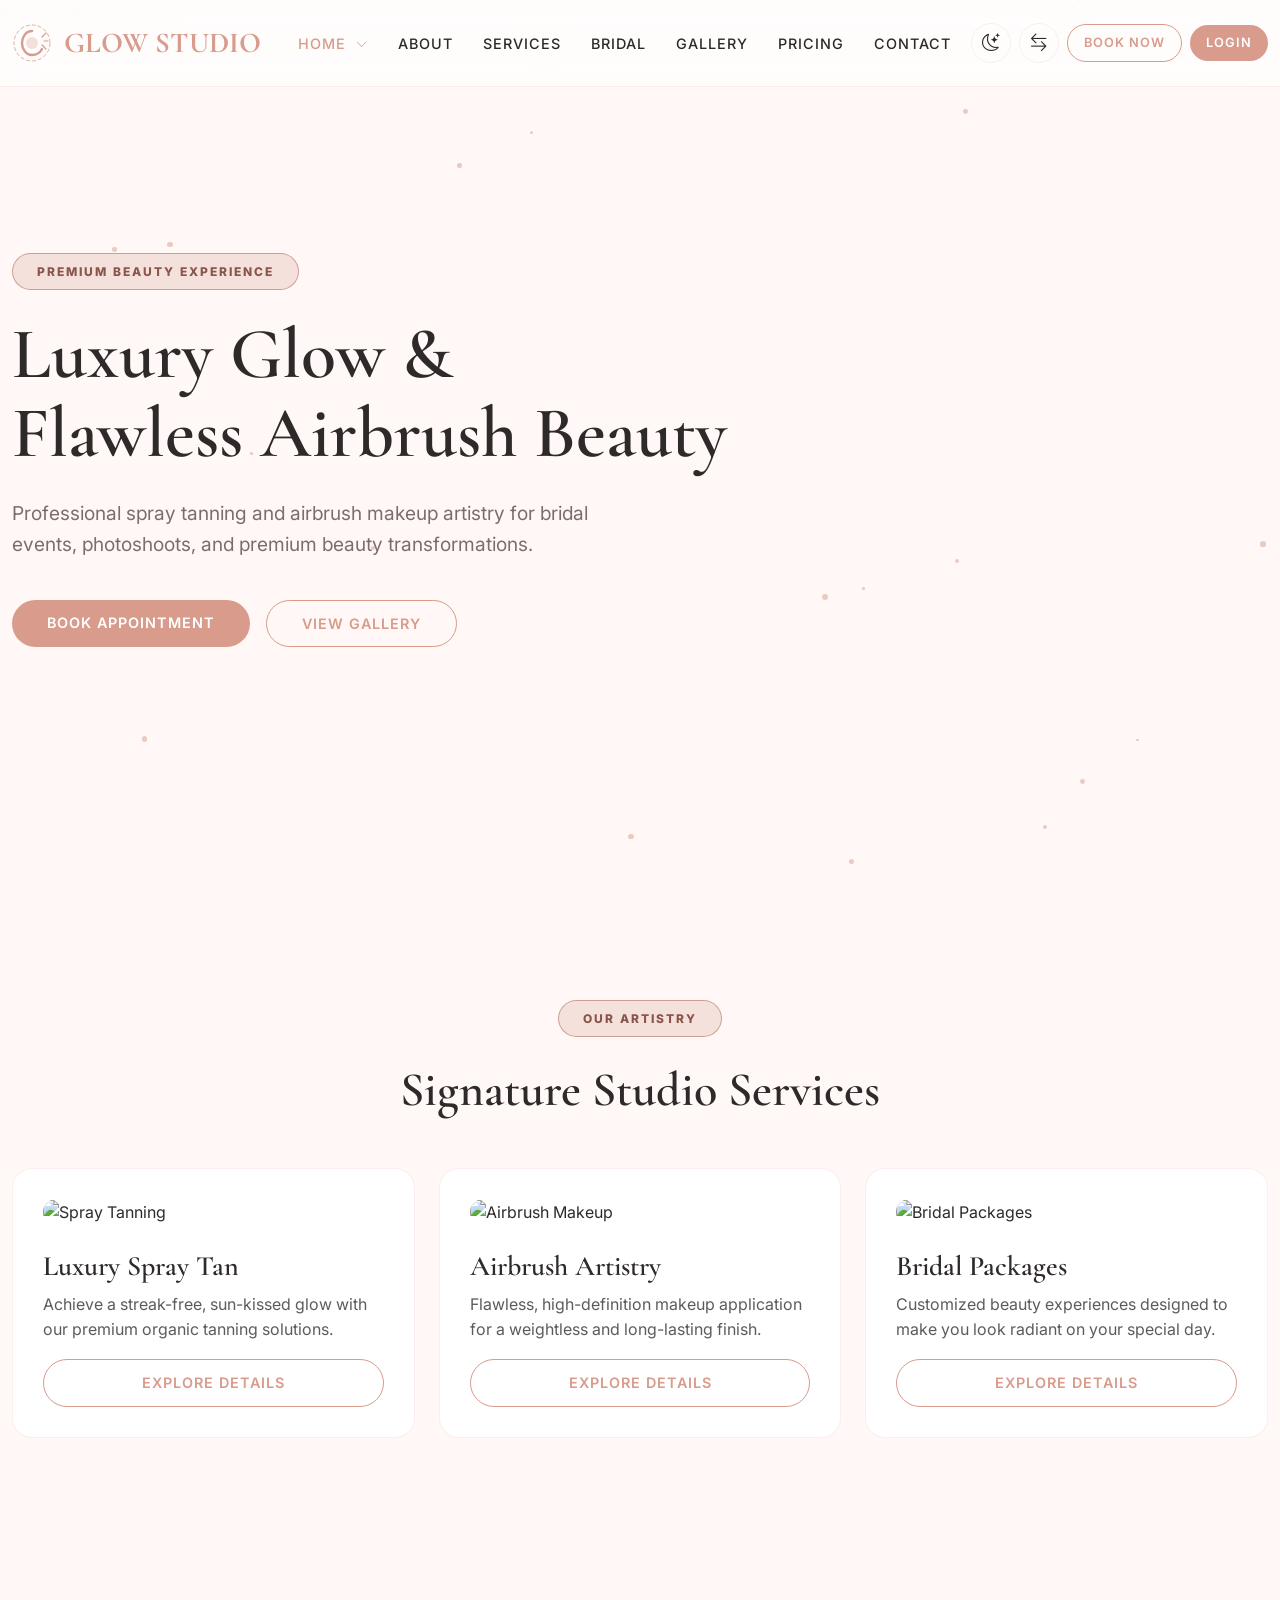
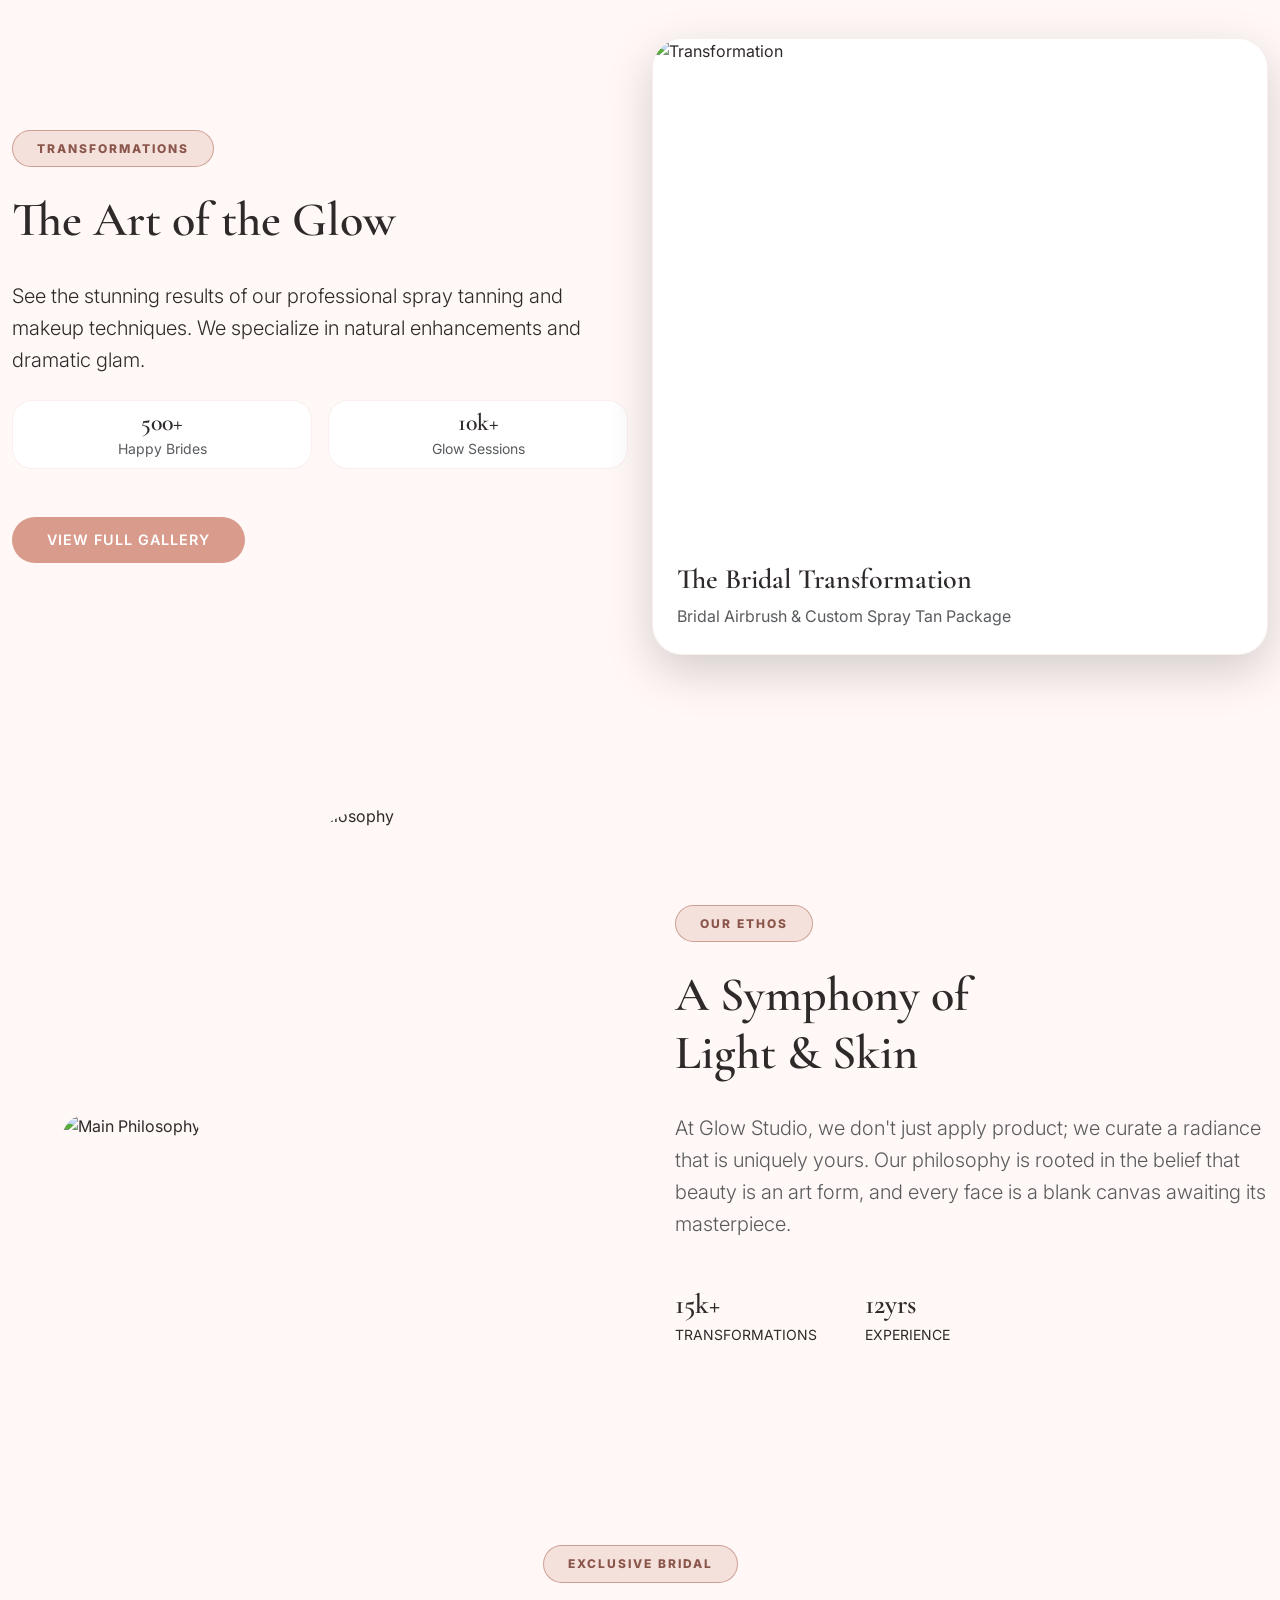
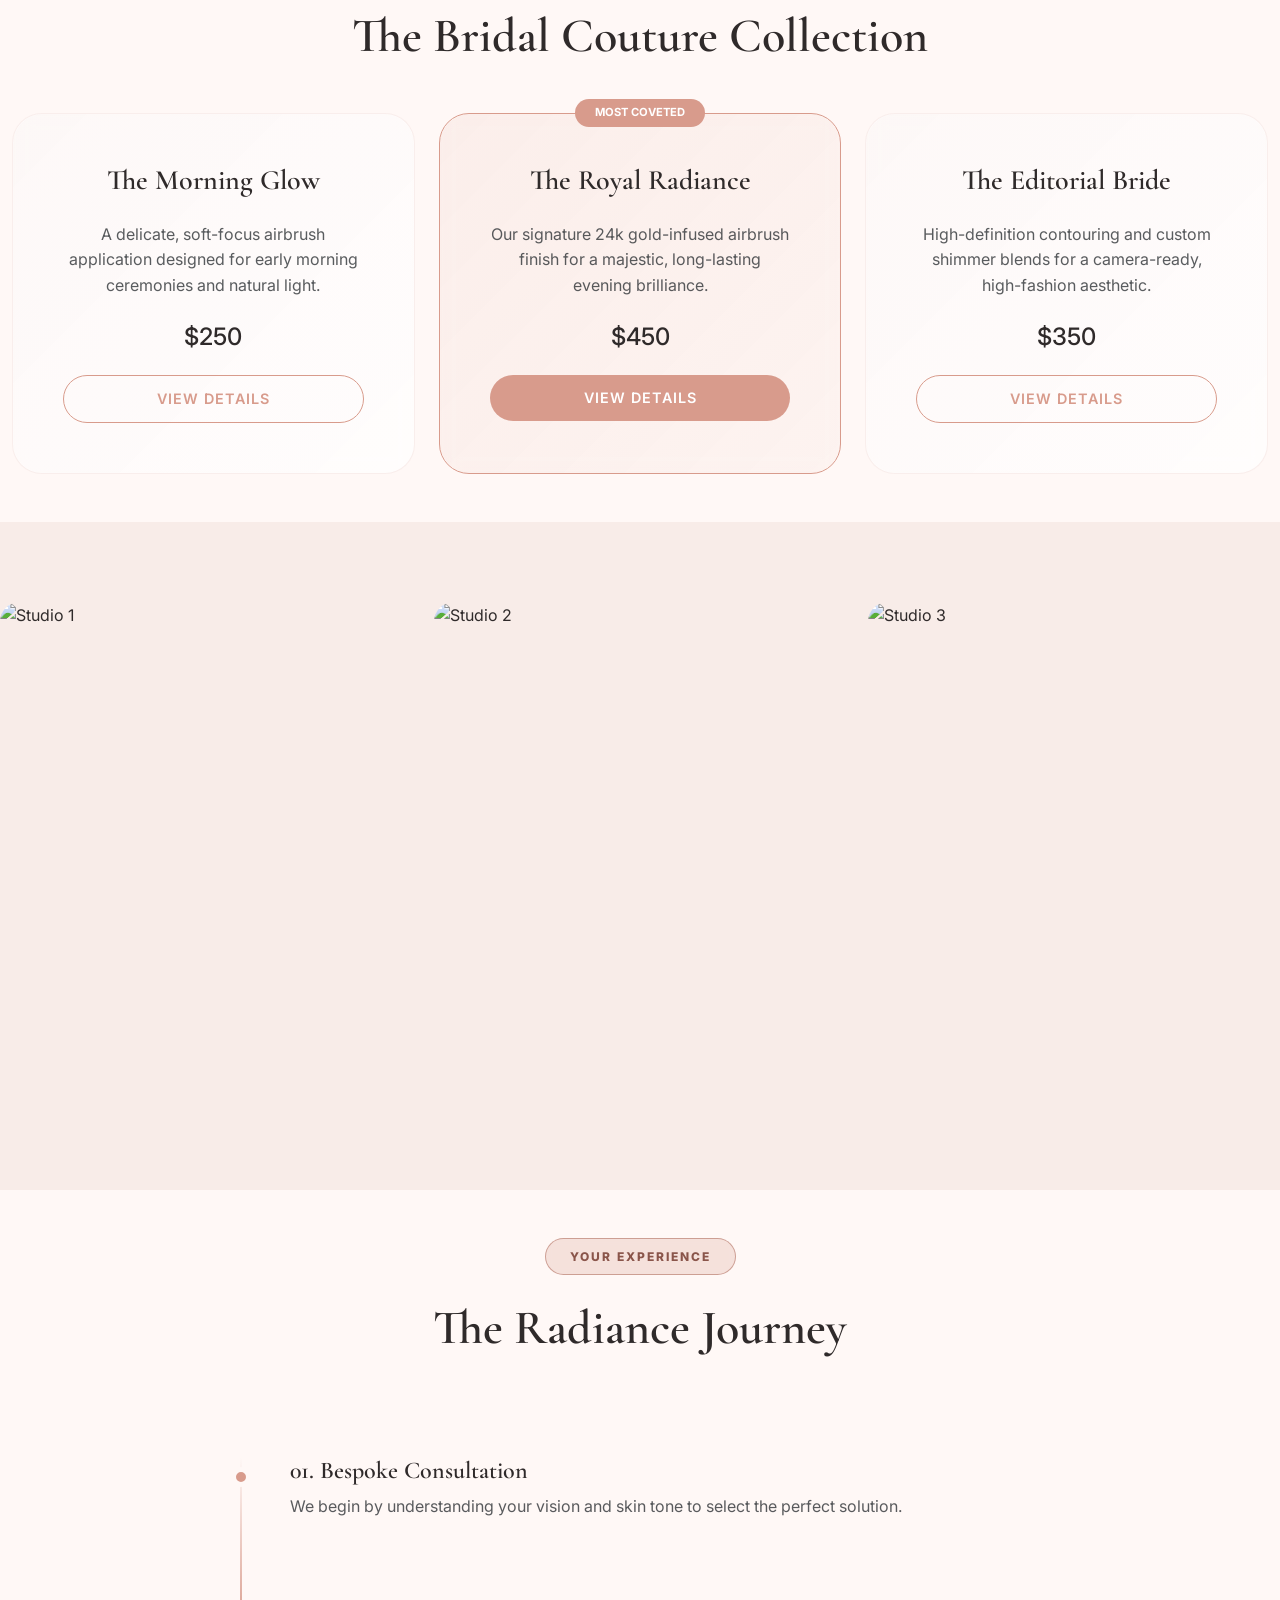
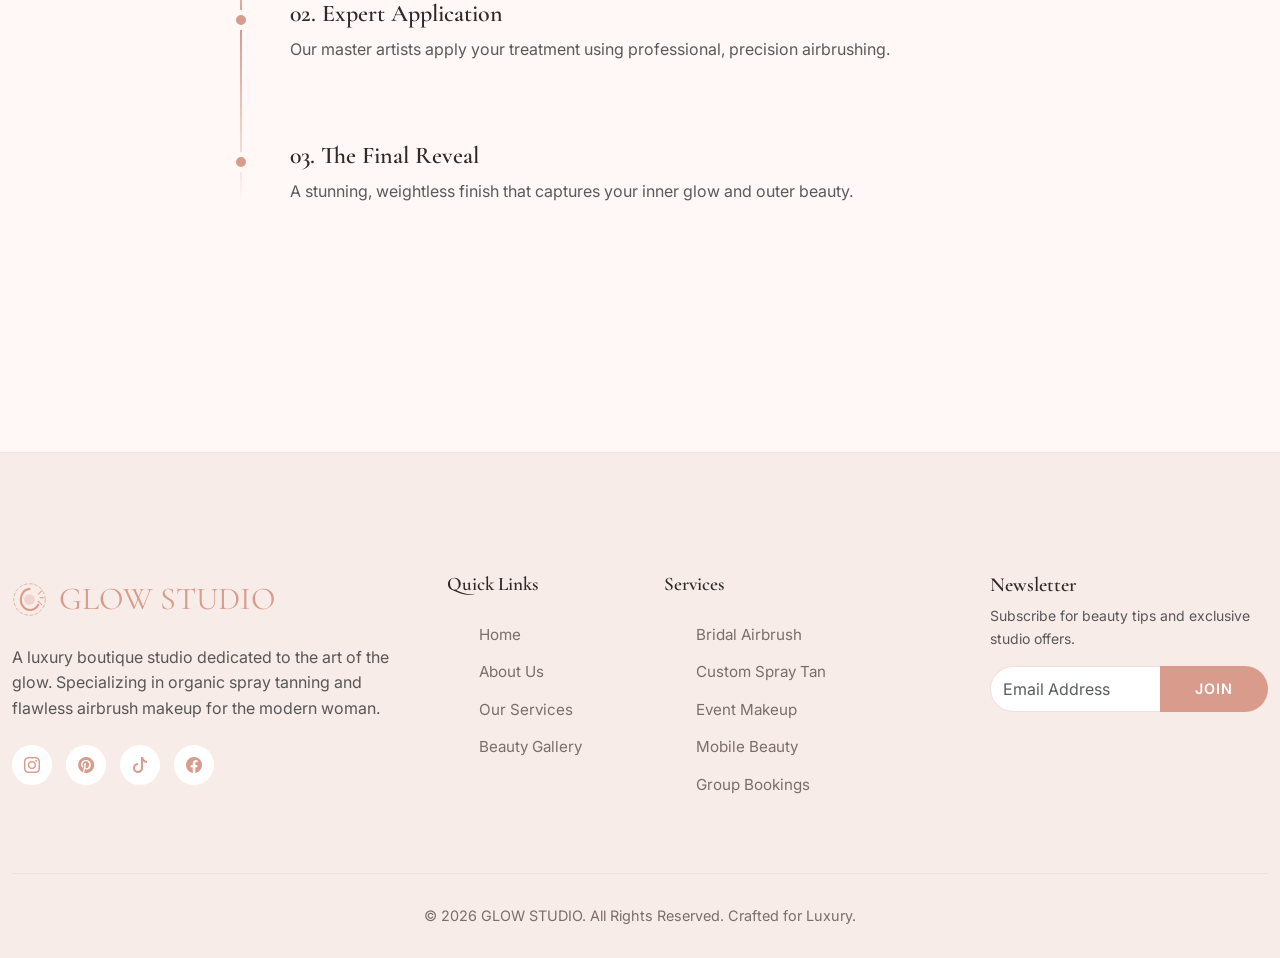
==== index.html @ 1816dcac "Initial commit" ====
<!DOCTYPE html>
<html lang="en" dir="ltr">
<head>
    <meta charset="UTF-8">
    <meta name="viewport" content="width=device-width, initial-scale=1.0">
    <title>Glow Studio | Luxury Spray Tan & Airbrush Makeup</title>
    <meta name="description" content="Premium luxury spray tanning and airbrush makeup studio for bridal, events, and transformations.">
    
    <!-- Bootstrap 5 CDN -->
    <link href="https://cdn.jsdelivr.net/npm/bootstrap@5.3.0/dist/css/bootstrap.min.css" rel="stylesheet">
    <!-- Bootstrap Icons -->
    <link rel="stylesheet" href="https://cdn.jsdelivr.net/npm/bootstrap-icons@1.11.1/font/bootstrap-icons.css">
    
    <!-- Custom CSS -->
    <link rel="stylesheet" href="assets/css/style.css">
    <link rel="stylesheet" href="assets/css/dark-mode.css">
    <link rel="stylesheet" href="assets/css/rtl.css">
    <link rel="icon" type="image/svg+xml" href="assets/images/logo.svg">
</head>
<body>

    <!-- Navbar -->
    <nav class="navbar navbar-expand-xl navbar-custom">
        <div class="container">
            <a class="navbar-brand" href="index.html">
                <img src="assets/images/logo.svg" alt="Glow Studio Logo">
                <span>GLOW STUDIO</span>
            </a>
            <button class="navbar-toggler" type="button" data-bs-toggle="collapse" data-bs-target="#navbarNav">
                <span class="navbar-toggler-icon"></span>
            </button>
            <div class="collapse navbar-collapse" id="navbarNav">
                <ul class="navbar-nav mx-auto">
                    <li class="nav-item dropdown">
                        <a class="nav-link dropdown-toggle active" href="#" role="button" data-bs-toggle="dropdown">Home <i class="bi bi-chevron-down dropdown-icon"></i></a>
                        <ul class="dropdown-menu">
                            <li><a class="dropdown-item active" href="index.html">Home</a></li>
                            <li><a class="dropdown-item" href="home-2.html">Home 2</a></li>
                        </ul>
                    </li>
                    <li class="nav-item"><a class="nav-link" href="about.html">About</a></li>
                    <li class="nav-item"><a class="nav-link" href="services.html">Services</a></li>
                    <li class="nav-item"><a class="nav-link" href="bridal-packages.html">Bridal</a></li>
                    <li class="nav-item"><a class="nav-link" href="gallery.html">Gallery</a></li>
                    <li class="nav-item"><a class="nav-link" href="pricing.html">Pricing</a></li>
                    <li class="nav-item"><a class="nav-link" href="contact.html">Contact</a></li>
                </ul>
                <div class="d-flex align-items-center gap-2">
                    <button class="nav-icon-btn" id="theme-toggle" title="Toggle Theme">
                        <i class="bi bi-moon-stars"></i>
                    </button>
                    <button class="nav-icon-btn" id="rtl-toggle" title="Toggle RTL">
                        <i class="bi bi-arrow-left-right"></i>
                    </button>
                    <a href="booking.html" class="btn btn-outline-luxe px-3 py-2" style="font-size: 0.8rem;">Book Now</a>
                    <a href="login.html" class="btn btn-luxe px-3 py-2" style="font-size: 0.8rem;">Login</a>
                </div>
            </div>
        </div>
    </nav>

    <!-- Hero Section -->
    <section class="hero-section">
        <div class="hero-bg-media">
            <img src="https://images.unsplash.com/photo-1596462502278-27bfdc403348?q=80&w=2000&auto=format&fit=crop" alt="Luxury Beauty Hero">
        </div>
        <div class="hero-overlay"></div>
        <div class="container position-relative z-1">
            <div class="hero-content">
                <span class="section-tag">Premium Beauty Experience</span>
                <h1 class="hero-title">Luxury Glow & <br>Flawless Airbrush Beauty</h1>
                <p class="hero-subtitle">Professional spray tanning and airbrush makeup artistry for bridal events, photoshoots, and premium beauty transformations.</p>
                <div class="d-flex gap-3 mt-4">
                    <a href="booking.html" class="btn btn-luxe">Book Appointment</a>
                    <a href="gallery.html" class="btn btn-outline-luxe">View Gallery</a>
                </div>
            </div>
        </div>
    </section>

    <!-- Section 1: Luxury Services Showcase -->
    <section class="services-showcase">
        <div class="container text-center mb-5">
            <span class="section-tag">Our Artistry</span>
            <h2 class="section-title">Signature Studio Services</h2>
        </div>
        <div class="container">
            <div class="row g-4 justify-content-center">
                <div class="col-md-6 col-lg-4">
                    <div class="luxe-card">
                        <div class="card-img-wrapper">
                            <img src="https://images.unsplash.com/photo-1522335789203-aabd1fc54bc9?q=80&w=1000&auto=format&fit=crop" alt="Spray Tanning">
                        </div>
                        <h3>Luxury Spray Tan</h3>
                        <p class="text-muted">Achieve a streak-free, sun-kissed glow with our premium organic tanning solutions.</p>
                        <a href="service-details.html" class="btn btn-outline-luxe mt-auto">Explore Details</a>
                    </div>
                </div>
                <div class="col-md-6 col-lg-4">
                    <div class="luxe-card">
                        <div class="card-img-wrapper">
                            <img src="https://images.unsplash.com/photo-1487412720507-e7ab37603c6f?q=80&w=1000&auto=format&fit=crop" alt="Airbrush Makeup">
                        </div>
                        <h3>Airbrush Artistry</h3>
                        <p class="text-muted">Flawless, high-definition makeup application for a weightless and long-lasting finish.</p>
                        <a href="service-details.html" class="btn btn-outline-luxe mt-auto">Explore Details</a>
                    </div>
                </div>
                <div class="col-md-6 col-lg-4">
                    <div class="luxe-card">
                        <div class="card-img-wrapper">
                            <img src="https://images.unsplash.com/photo-1519225421980-715cb0215aed?q=80&w=1000&auto=format&fit=crop" alt="Bridal Packages">
                        </div>
                        <h3>Bridal Packages</h3>
                        <p class="text-muted">Customized beauty experiences designed to make you look radiant on your special day.</p>
                        <a href="bridal-packages.html" class="btn btn-outline-luxe mt-auto">Explore Details</a>
                    </div>
                </div>
            </div>
        </div>
    </section>

    <!-- Section 2: Before/After Transformation Gallery -->
    <section class="transformation-gallery bg-light-soft">
        <div class="container">
            <div class="row align-items-center">
                <div class="col-lg-6">
                    <span class="section-tag">Transformations</span>
                    <h2 class="section-title">The Art of the Glow</h2>
                    <p class="lead mb-4">See the stunning results of our professional spray tanning and makeup techniques. We specialize in natural enhancements and dramatic glam.</p>
                    <div class="row g-3">
                        <div class="col-6">
                            <div class="luxe-card p-2 text-center">
                                <h4 class="mb-0">500+</h4>
                                <small class="text-muted">Happy Brides</small>
                            </div>
                        </div>
                        <div class="col-6">
                            <div class="luxe-card p-2 text-center">
                                <h4 class="mb-0">10k+</h4>
                                <small class="text-muted">Glow Sessions</small>
                            </div>
                        </div>
                    </div>
                    <a href="gallery.html" class="btn btn-luxe mt-5">View Full Gallery</a>
                </div>
                <div class="col-lg-6 mt-5 mt-lg-0">
                    <div class="position-relative">
                        <div class="luxe-card p-0 overflow-hidden shadow-lg" style="border-radius: 30px;">
                            <img src="https://images.unsplash.com/photo-1512496015851-a90fb38ba796?q=80&w=1000&auto=format&fit=crop" alt="Transformation" class="img-fluid w-100 transformation-main-img">
                            <div class="p-4">
                                <h3>The Bridal Transformation</h3>
                                <p class="text-muted mb-0">Bridal Airbrush & Custom Spray Tan Package</p>
                            </div>
                        </div>
                        
                    </div>
                </div>
            </div>
        </div>
    </section>

    <!-- NEW SECTION 1: Signature Philosophy -->
    <section class="philosophy-section">
        <div class="container">
            <div class="philosophy-grid">
                <div class="philosophy-image-wrapper reveal">
                    <img src="https://images.unsplash.com/photo-1522335789203-aabd1fc54bc9?q=80&w=1000" alt="Main Philosophy" class="philosophy-img-main">
                    <img src="https://images.unsplash.com/photo-1487412720507-e7ab37603c6f?q=80&w=600" alt="Sub Philosophy" class="philosophy-img-sub">
                </div>
                <div class="philosophy-content ps-lg-5 reveal">
                    <span class="section-tag">Our Ethos</span>
                    <h2 class="section-title">A Symphony of <br><span class="text-italic">Light & Skin</span></h2>
                    <p class="lead text-muted mb-5">At Glow Studio, we don't just apply product; we curate a radiance that is uniquely yours. Our philosophy is rooted in the belief that beauty is an art form, and every face is a blank canvas awaiting its masterpiece.</p>
                    <div class="philosophy-stats d-flex gap-5">
                        <div>
                            <h3 class="text-rose-gold mb-0">15k+</h3>
                            <small class="text-uppercase letter-spacing-1">Transformations</small>
                        </div>
                        <div>
                            <h3 class="text-rose-gold mb-0">12yrs</h3>
                            <small class="text-uppercase letter-spacing-1">Experience</small>
                        </div>
                    </div>
                </div>
            </div>
        </div>
    </section>

    <!-- NEW SECTION 2: Bridal Couture Collections -->
    <section class="bridal-couture py-5">
        <div class="container">
            <div class="text-center mb-5 reveal">
                <span class="section-tag">Exclusive Bridal</span>
                <h2 class="section-title">The Bridal Couture Collection</h2>
            </div>
            <div class="row g-4 justify-content-center">
                <div class="col-md-6 col-lg-4 reveal">
                    <div class="couture-card h-100">
                        <h3 class="mb-4 font-italic">The Morning Glow</h3>
                        <p class="text-muted mb-4">A delicate, soft-focus airbrush application designed for early morning ceremonies and natural light.</p>
                        <div class="price h4 text-rose-gold mb-4">$250</div>
                        <a href="bridal-packages.html" class="btn btn-outline-luxe w-100">View Details</a>
                    </div>
                </div>
                <div class="col-md-6 col-lg-4 reveal">
                    <div class="couture-card h-100" style="border-color: var(--rose-gold); background: rgba(216, 155, 140, 0.05);">
                        <div class="popular-tag" style="position: absolute; top: -15px; left: 50%; transform: translateX(-50%); background: var(--rose-gold); color: white; padding: 5px 20px; border-radius: 20px; font-size: 0.7rem; font-weight: 700; text-transform: uppercase;">Most Coveted</div>
                        <h3 class="mb-4 font-italic">The Royal Radiance</h3>
                        <p class="text-muted mb-4">Our signature 24k gold-infused airbrush finish for a majestic, long-lasting evening brilliance.</p>
                        <div class="price h4 text-rose-gold mb-4">$450</div>
                        <a href="bridal-packages.html" class="btn btn-luxe w-100">View Details</a>
                    </div>
                </div>
                <div class="col-md-6 col-lg-4 reveal">
                    <div class="couture-card h-100">
                        <h3 class="mb-4 font-italic">The Editorial Bride</h3>
                        <p class="text-muted mb-4">High-definition contouring and custom shimmer blends for a camera-ready, high-fashion aesthetic.</p>
                        <div class="price h4 text-rose-gold mb-4">$350</div>
                        <a href="bridal-packages.html" class="btn btn-outline-luxe w-100">View Details</a>
                    </div>
                </div>
            </div>
        </div>
    </section>

    <!-- NEW SECTION 3: Studio Marquee -->
    <section class="studio-marquee">
        <div class="marquee-content">
            <div class="marquee-item-wrapper">
                <img src="https://images.unsplash.com/photo-1512496015851-a90fb38ba796?q=80&w=800" alt="Studio 1" class="marquee-item">
                <div class="marquee-overlay"><span>Artisan Detail</span></div>
            </div>
            <div class="marquee-item-wrapper">
                <img src="https://images.unsplash.com/photo-1516975080664-ed2fc6a32937?q=80&w=800" alt="Studio 2" class="marquee-item">
                <div class="marquee-overlay"><span>Luxury Ambience</span></div>
            </div>
            <div class="marquee-item-wrapper">
                <img src="https://images.unsplash.com/photo-1560066984-138dadb4c035?q=80&w=800" alt="Studio 3" class="marquee-item">
                <div class="marquee-overlay"><span>Premium Care</span></div>
            </div>
            <div class="marquee-item-wrapper">
                <img src="https://images.unsplash.com/photo-1562322140-8baeececf3df?q=80&w=800&auto=format&fit=crop" alt="Studio 4" class="marquee-item">
                <div class="marquee-overlay"><span>Master Artistry</span></div>
            </div>
            <!-- Duplicate for infinite loop -->
            <div class="marquee-item-wrapper">
                <img src="https://images.unsplash.com/photo-1512496015851-a90fb38ba796?q=80&w=800" alt="Studio 1" class="marquee-item">
                <div class="marquee-overlay"><span>Artisan Detail</span></div>
            </div>
            <div class="marquee-item-wrapper">
                <img src="https://images.unsplash.com/photo-1516975080664-ed2fc6a32937?q=80&w=800" alt="Studio 2" class="marquee-item">
                <div class="marquee-overlay"><span>Luxury Ambience</span></div>
            </div>
            <div class="marquee-item-wrapper">
                <img src="https://images.unsplash.com/photo-1560066984-138dadb4c035?q=80&w=800" alt="Studio 3" class="marquee-item">
                <div class="marquee-overlay"><span>Premium Care</span></div>
            </div>
            <div class="marquee-item-wrapper">
                <img src="https://images.unsplash.com/photo-1562322140-8baeececf3df?q=80&w=800&auto=format&fit=crop" alt="Studio 4" class="marquee-item">
                <div class="marquee-overlay"><span>Master Artistry</span></div>
            </div>
        </div>
    </section>

    <!-- NEW SECTION 4: Radiance Journey -->
    <section class="radiance-journey py-5">
        <div class="container">
            <div class="text-center mb-5 reveal">
                <span class="section-tag">Your Experience</span>
                <h2 class="section-title">The Radiance Journey</h2>
            </div>
            <div class="journey-timeline">
                <div class="journey-step reveal">
                    <h4 class="text-rose-gold">01. Bespoke Consultation</h4>
                    <p class="text-muted">We begin by understanding your vision and skin tone to select the perfect solution.</p>
                </div>
                <div class="journey-step reveal">
                    <h4 class="text-rose-gold">02. Expert Application</h4>
                    <p class="text-muted">Our master artists apply your treatment using professional, precision airbrushing.</p>
                </div>
                <div class="journey-step reveal">
                    <h4 class="text-rose-gold">03. The Final Reveal</h4>
                    <p class="text-muted">A stunning, weightless finish that captures your inner glow and outer beauty.</p>
                </div>
            </div>
        </div>
    </section>

    <!-- Footer -->
    <footer class="footer-luxe">
        <div class="container">
            <div class="row g-5">
                <div class="col-lg-4 col-md-6">
                    <a href="index.html" class="footer-logo">
                        <img src="assets/images/logo.svg" alt="Glow Studio Logo">
                        <span>GLOW STUDIO</span>
                    </a>
                    <p class="text-muted">A luxury boutique studio dedicated to the art of the glow. Specializing in organic spray tanning and flawless airbrush makeup for the modern woman.</p>
                    <div class="social-icons mt-4">
                        <a href="#"><i class="bi bi-instagram"></i></a>
                        <a href="#"><i class="bi bi-pinterest"></i></a>
                        <a href="#"><i class="bi bi-tiktok"></i></a>
                        <a href="#"><i class="bi bi-facebook"></i></a>
                    </div>
                </div>
                <div class="col-lg-2 col-md-6 footer-links">
                    <h5>Quick Links</h5>
                    <ul>
                        <li><a href="index.html">Home</a></li>
                        <li><a href="about.html">About Us</a></li>
                        <li><a href="services.html">Our Services</a></li>
                        <li><a href="gallery.html">Beauty Gallery</a></li>
                    </ul>
                </div>
                <div class="col-lg-3 col-md-6 footer-links">
                    <h5>Services</h5>
                    <ul>
                        <li><a href="#">Bridal Airbrush</a></li>
                        <li><a href="#">Custom Spray Tan</a></li>
                        <li><a href="#">Event Makeup</a></li>
                        <li><a href="#">Mobile Beauty</a></li>
                        <li><a href="#">Group Bookings</a></li>
                    </ul>
                </div>
                <div class="col-lg-3 col-md-6">
                    <h5>Newsletter</h5>
                    <p class="text-muted small">Subscribe for beauty tips and exclusive studio offers.</p>
                    <form class="mt-3">
                        <div class="input-group mb-3">
                            <input type="email" class="form-control" placeholder="Email Address" style="border-radius: 50px 0 0 50px; border-color: var(--border-color);">
                            <button class="btn btn-luxe" type="button" style="border-radius: 0 50px 50px 0;">Join</button>
                        </div>
                    </form>
                </div>
            </div>
            <div class="footer-bottom">
                <p class="mb-0">&copy; 2026 GLOW STUDIO. All Rights Reserved. Crafted for Luxury.</p>
            </div>
        </div>
    </footer>

    <!-- Bootstrap JS -->
    <script src="https://cdn.jsdelivr.net/npm/bootstrap@5.3.0/dist/js/bootstrap.bundle.min.js"></script>
    <!-- Custom JS -->
    <script src="assets/js/main.js"></script>
</body>
</html>
---- assets/css/style.css ----
@import url('https://fonts.googleapis.com/css2?family=Cormorant+Garamond:ital,wght@0,300;0,400;0,500;0,600;0,700;1,300;1,400;1,500;1,600;1,700&family=Inter:wght@100;200;300;400;500;600;700;800;900&display=swap');

:root {
    --primary-bg: #fff8f6;
    --secondary-bg: #f8ece8;
    --card-bg: #ffffff;
    --rose-gold: #d89b8c;
    --champagne: #f2d4c9;
    --soft-peach: #f8b8a8;
    --dusty-mauve: #b7848c;
    --text-color: #2f2a2a;
    --muted-text: #7c6d6d;
    --border-color: rgba(216, 155, 140, 0.15);
    --glow-shadow: rgba(248, 184, 168, 0.22);
    --glass-bg: rgba(255, 255, 255, 0.7);
    --transition-base: all 0.4s cubic-bezier(0.4, 0, 0.2, 1);
    --font-heading: 'Cormorant Garamond', serif;
    --font-body: 'Inter', sans-serif;
}

/* Global Styles */
* {
    margin: 0;
    padding: 0;
    box-sizing: border-box;
}

html, body {
    overflow-x: hidden;
    width: 100%;
    position: relative;
}

body {
    background-color: var(--primary-bg);
    color: var(--text-color);
    font-family: var(--font-body);
    line-height: 1.6;
    transition: var(--transition-base);
}

h1, h2, h3, h4, h5, h6 {
    font-family: var(--font-heading);
    font-weight: 600;
}

a {
    text-decoration: none;
    color: inherit;
    transition: var(--transition-base);
}

img {
    max-width: 100%;
    height: auto;
}

ul {
    list-style: none;
}

/* Fixed Full-Width Navbar */
.navbar-custom {
    position: fixed;
    top: 0;
    left: 0;
    width: 100%;
    z-index: 1000;
    background: var(--glass-bg);
    backdrop-filter: blur(15px);
    -webkit-backdrop-filter: blur(15px);
    border-bottom: 1px solid var(--border-color);
    padding: 15px 0;
    transition: var(--transition-base);
}

section {
    position: relative;
    width: 100%;
    clear: both;
}

.navbar-custom.scrolled {
    padding: 10px 0;
    box-shadow: 0 5px 20px rgba(0,0,0,0.05);
}

.nav-link {
    font-size: 0.9rem;
    font-weight: 500;
    text-transform: uppercase;
    letter-spacing: 1px;
    color: var(--text-color) !important;
    padding: 10px 15px !important;
    position: relative;
}

.nav-link::after {
    content: '';
    position: absolute;
    bottom: 5px;
    left: 15px;
    width: 0;
    height: 1px;
    background: var(--rose-gold);
    transition: var(--transition-base);
}

.nav-link:hover::after,
.nav-link.active::after {
    width: calc(100% - 30px);
}

.nav-link.active {
    color: var(--rose-gold) !important;
}

/* Dropdown Styling */
.dropdown-menu {
    background: var(--glass-bg);
    backdrop-filter: blur(15px);
    border: 1px solid var(--border-color);
    border-radius: 15px;
    padding: 10px;
    margin-top: 15px;
    box-shadow: 0 10px 30px rgba(0,0,0,0.05);
    border-top: 3px solid var(--rose-gold);
    animation: fadeInDown 0.3s ease;
}

@keyframes fadeInDown {
    from { opacity: 0; transform: translateY(-10px); }
    to { opacity: 1; transform: translateY(0); }
}

.dropdown-item {
    color: var(--text-color);
    border-radius: 8px;
    padding: 10px 20px;
    font-size: 0.9rem;
    transition: var(--transition-base);
}

.dropdown-item:hover {
    background: rgba(216, 155, 140, 0.1);
    color: var(--rose-gold);
}

.dropdown-toggle::after {
    display: none !important;
}

.dropdown-icon {
    font-size: 0.7rem;
    margin-left: 5px;
    transition: transform 0.3s ease;
    display: inline-block;
}

.nav-item.dropdown:hover .dropdown-icon {
    transform: rotate(180deg);
}

.dropdown-item.active {
    background: var(--rose-gold) !important;
    color: white !important;
}

.navbar-brand {
    font-family: var(--font-heading);
    font-size: 1.8rem;
    font-weight: 700;
    color: var(--rose-gold) !important;
    display: flex;
    align-items: center;
    gap: 12px;
}

.navbar-brand img {
    height: 40px;
    width: auto;
    transition: var(--transition-base);
}

.navbar-brand:hover img {
    transform: rotate(15deg) scale(1.1);
}

.bg-rose-gold {
    background-color: var(--rose-gold) !important;
}

/* Buttons */
.btn-luxe {
    background: var(--rose-gold);
    color: white;
    border: none;
    border-radius: 50px;
    padding: 12px 35px;
    font-size: 0.9rem;
    font-weight: 600;
    letter-spacing: 1px;
    text-transform: uppercase;
    transition: var(--transition-base);
    position: relative;
    overflow: hidden;
    z-index: 1;
}

.btn-luxe::before {
    content: '';
    position: absolute;
    top: 0;
    left: -100%;
    width: 100%;
    height: 100%;
    background: linear-gradient(90deg, transparent, rgba(255,255,255,0.2), transparent);
    transition: 0.5s;
    z-index: -1;
}

.btn-luxe:hover::before {
    left: 100%;
}

.btn-luxe:hover {
    background: #c38475; /* Darkened Rose Gold */
    transform: translateY(-3px);
    box-shadow: 0 10px 25px rgba(195, 132, 117, 0.4);
    color: white !important;
}

.btn-outline-luxe {
    background: transparent;
    border: 1px solid var(--rose-gold);
    color: var(--rose-gold);
    border-radius: 50px;
    padding: 12px 35px;
    font-size: 0.9rem;
    font-weight: 600;
    letter-spacing: 1px;
    text-transform: uppercase;
    transition: var(--transition-base);
}

.btn-outline-luxe:hover {
    background: #c38475;
    border-color: #c38475;
    color: white !important;
}

/* Hero Section */
.hero-section {
    position: relative;
    min-height: 100vh;
    display: flex;
    align-items: center;
    overflow: hidden;
    padding-top: 100px;
}

.hero-bg-media {
    position: absolute;
    top: 0;
    left: 0;
    width: 100%;
    height: 100%;
    z-index: -1;
}

.hero-bg-media img {
    width: 100%;
    height: 100%;
    object-fit: cover;
    animation: slowZoom 20s infinite alternate;
}

.hero-overlay {
    position: absolute;
    top: 0;
    left: 0;
    width: 100%;
    height: 100%;
    background: linear-gradient(to right, rgba(255, 248, 246, 0.9) 20%, rgba(255, 248, 246, 0.4) 50%, rgba(255, 248, 246, 0.1));
    z-index: -1;
}

.hero-content {
    max-width: 800px;
}

.hero-title {
    font-size: 4.5rem;
    line-height: 1.1;
    margin-bottom: 25px;
    color: var(--text-color);
}

.hero-subtitle {
    font-size: 1.2rem;
    color: var(--muted-text);
    margin-bottom: 40px;
    max-width: 600px;
}

/* Nav Icon Buttons */
.nav-icon-btn {
    width: 40px;
    height: 40px;
    border-radius: 50%;
    display: flex;
    align-items: center;
    justify-content: center;
    border: 1px solid var(--border-color);
    background: transparent;
    color: var(--text-color);
    transition: var(--transition-base);
    cursor: pointer;
    font-size: 1.1rem;
    padding: 0;
}

.nav-icon-btn:hover {
    background: var(--rose-gold);
    color: white !important;
    border-color: var(--rose-gold);
    transform: translateY(-2px);
    box-shadow: 0 5px 15px var(--glow-shadow);
}

@keyframes slowZoom {
    0% { transform: scale(1); }
    100% { transform: scale(1.1); }
}

@keyframes shimmer {
    0% { background-position: -200% 0; }
    100% { background-position: 200% 0; }
}

.shimmer-effect {
    background: linear-gradient(90deg, transparent, rgba(216, 155, 140, 0.1), transparent);
    background-size: 200% 100%;
    animation: shimmer 3s infinite;
}

/* Cards */
.luxe-card {
    background: var(--card-bg);
    border: 1px solid var(--border-color);
    border-radius: 20px;
    padding: 30px;
    transition: var(--transition-base);
    height: 100%;
    display: flex;
    flex-direction: column;
}

.luxe-card:hover {
    transform: translateY(-10px);
    box-shadow: 0 20px 40px var(--glow-shadow);
}

.card-img-wrapper {
    border-radius: 15px;
    overflow: hidden;
    margin-bottom: 25px;
    position: relative;
}

.card-img-wrapper img {
    width: 100%;
    height: 300px;
    object-fit: cover;
    transition: var(--transition-base);
}

.luxe-card:hover .card-img-wrapper img {
    transform: scale(1.1);
}

/* Section Spacing */
section {
    padding: 100px 0;
}

.section-tag {
    font-size: 0.75rem;
    text-transform: uppercase;
    letter-spacing: 2px;
    color: #8a554a; /* Darker, high-contrast text */
    font-weight: 800; /* Extra bold */
    display: inline-block;
    padding: 8px 24px;
    background: rgba(216, 155, 140, 0.25); /* More opaque background */
    border: 1px solid rgba(179, 115, 101, 0.6); /* More visible border */
    border-radius: 50px;
    margin-bottom: 25px;
    backdrop-filter: blur(5px); /* Add glass effect for better text isolation */
}

.section-title {
    font-size: 3rem;
    margin-bottom: 30px;
}

/* Footer */
.footer-luxe {
    background: var(--secondary-bg);
    padding: 120px 0 30px;
    border-top: 1px solid rgba(216, 155, 140, 0.1);
    margin-top: 100px;
}

.footer-logo {
    font-family: var(--font-heading);
    font-size: 2rem;
    color: var(--rose-gold);
    margin-bottom: 20px;
    display: flex;
    align-items: center;
    gap: 12px;
    text-decoration: none;
}

.footer-logo img {
    height: 35px;
    width: auto;
}

.footer-links h5 {
    font-size: 1.2rem;
    margin-bottom: 25px;
    color: var(--text-color);
}

.footer-links ul li {
    margin-bottom: 12px;
}

.footer-links ul li a {
    color: var(--muted-text);
    font-size: 0.95rem;
}

.footer-links ul li a:hover {
    color: var(--rose-gold);
    padding-left: 5px;
}

.social-icons a {
    display: inline-flex;
    align-items: center;
    justify-content: center;
    width: 40px;
    height: 40px;
    border-radius: 50%;
    background: white;
    color: var(--rose-gold);
    margin-right: 10px;
    transition: var(--transition-base);
}

.social-icons a:hover {
    background: var(--rose-gold);
    color: white;
    transform: translateY(-3px);
}

.footer-bottom {
    margin-top: 60px;
    padding-top: 30px;
    border-top: 1px solid var(--border-color);
    text-align: center;
    color: var(--muted-text);
    font-size: 0.9rem;
}

/* Shimmer Particles */
.shimmer-particle {
    position: absolute;
    width: 2px;
    height: 2px;
    background: var(--rose-gold);
    border-radius: 50%;
    pointer-events: none;
    opacity: 0.5;
    animation: floatParticle 5s infinite ease-in-out;
}

@keyframes floatParticle {
    0%, 100% { transform: translateY(0) translateX(0); opacity: 0; }
    50% { transform: translateY(-100px) translateX(20px); opacity: 0.8; }
}

/* Responsive Grid Fixes */
.container {
    max-width: 1300px;
}

@media (max-width: 991px) {
    .hero-title { font-size: 3rem; }
    .navbar-custom { padding: 10px 20px; }
}

/* --- PREMIUM HOME SECTIONS --- */

/* 1. Signature Philosophy */
.philosophy-section {
    padding: 150px 0;
    overflow: hidden;
}

.philosophy-grid {
    display: grid;
    grid-template-columns: 1fr 1.2fr;
    gap: 80px;
    align-items: center;
}

.philosophy-image-wrapper {
    position: relative;
    padding: 50px;
}

.philosophy-img-main {
    width: 100%;
    height: 700px;
    object-fit: cover;
    border-radius: 200px 200px 0 0;
    transition: var(--transition-base);
}

.philosophy-img-sub {
    position: absolute;
    bottom: 0;
    right: 0;
    width: 300px;
    height: 400px;
    object-fit: cover;
    border: 15px solid var(--primary-bg);
    border-radius: 150px 150px 0 0;
    box-shadow: var(--glow-shadow);
}

/* 2. Bridal Couture Cards */
.bridal-couture-grid {
    display: grid;
    grid-template-columns: repeat(auto-fit, minmax(300px, 1fr));
    gap: 40px;
}

.couture-card {
    background: var(--glass-bg);
    backdrop-filter: blur(10px);
    border: 1px solid var(--border-color);
    padding: 50px;
    border-radius: 30px;
    text-align: center;
    transition: var(--transition-base);
    position: relative;
    z-index: 1;
}

.couture-card::before {
    content: '';
    position: absolute;
    top: 0; left: 0; width: 100%; height: 100%;
    background: linear-gradient(135deg, rgba(216, 155, 140, 0.05) 0%, transparent 100%);
    z-index: -1;
    border-radius: 30px;
}

.couture-card:hover {
    transform: translateY(-15px) scale(1.02);
    border-color: var(--rose-gold);
    box-shadow: 0 30px 60px rgba(216, 155, 140, 0.15);
}

/* 3. Studio Marquee */
.studio-marquee {
    background: var(--secondary-bg);
    padding: 80px 0;
    overflow: hidden;
    white-space: nowrap;
}

.marquee-content {
    display: inline-block;
    animation: marquee 30s linear infinite;
}

.marquee-item-wrapper {
    display: inline-block;
    width: 400px;
    height: 500px;
    margin-right: 30px;
    border-radius: 20px;
    overflow: hidden;
    position: relative;
    cursor: pointer;
}

.marquee-item {
    width: 100%;
    height: 100%;
    object-fit: cover;
    transition: var(--transition-base);
}

.marquee-overlay {
    position: absolute;
    top: 0;
    left: 0;
    width: 100%;
    height: 100%;
    background: rgba(0, 0, 0, 0.4);
    backdrop-filter: blur(5px);
    display: flex;
    align-items: center;
    justify-content: center;
    opacity: 0;
    transition: var(--transition-base);
}

.marquee-overlay span {
    color: #ffffff !important;
    font-size: 1.8rem;
    font-family: var(--font-heading);
    font-weight: 600;
    letter-spacing: 2px;
    text-transform: uppercase;
    transform: translateY(20px);
    transition: var(--transition-base);
    text-align: center;
    padding: 0 20px;
}

.marquee-item-wrapper:hover .marquee-overlay {
    opacity: 1;
}

.marquee-item-wrapper:hover .marquee-overlay span {
    transform: translateY(0);
}

.marquee-item-wrapper:hover .marquee-item {
    transform: scale(1.1);
}

@keyframes marquee {
    from { transform: translateX(0); }
    to { transform: translateX(-50%); }
}

/* 4. Radiance Journey Timeline */
.journey-timeline {
    position: relative;
    max-width: 800px;
    margin: 100px auto;
    padding-left: 50px;
}

.journey-timeline::before {
    content: '';
    position: absolute;
    left: 0;
    top: 0;
    width: 2px;
    height: 100%;
    background: linear-gradient(to bottom, transparent, var(--rose-gold), transparent);
}

.journey-step {
    position: relative;
    margin-bottom: 80px;
    opacity: 0;
    transform: translateX(-30px);
    transition: all 0.8s ease;
}

.journey-step.reveal {
    opacity: 1;
    transform: translateX(0);
}

.journey-step::before {
    content: '';
    position: absolute;
    left: -59px;
    top: 10px;
    width: 20px;
    height: 20px;
    background: var(--rose-gold);
    border: 5px solid var(--primary-bg);
    border-radius: 50%;
}

/* --- HOME 2: EDITORIAL SECTIONS --- */

/* 1. Airbrush Masterclass (Interactive) */
.masterclass-section {
    position: relative;
    height: 800px;
    background: var(--secondary-bg);
    display: flex;
    align-items: center;
    overflow: hidden;
}

.masterclass-visual {
    flex: 1;
    height: 100%;
    position: relative;
}

.masterclass-visual img {
    width: 100%;
    height: 100%;
    object-fit: cover;
}

.hotspot {
    position: absolute;
    width: 30px;
    height: 30px;
    background: var(--rose-gold);
    border-radius: 50%;
    cursor: pointer;
    box-shadow: 0 0 0 rgba(216, 155, 140, 0.4);
    animation: pulse 2s infinite;
}

@keyframes pulse {
    0% { box-shadow: 0 0 0 0 rgba(216, 155, 140, 0.7); }
    70% { box-shadow: 0 0 0 20px rgba(216, 155, 140, 0); }
    100% { box-shadow: 0 0 0 0 rgba(216, 155, 140, 0); }
}

/* 2. Muse Chronicles (Quotes) */
.muse-chronicles {
    padding: 150px 0;
    background: var(--primary-bg);
}

.muse-quote {
    font-size: 3.5rem;
    font-family: var(--font-heading);
    line-height: 1.1;
    margin-bottom: 40px;
    position: relative;
    font-style: italic;
}

.muse-quote::before {
    content: '“';
    position: absolute;
    left: -50px;
    top: -20px;
    font-size: 8rem;
    color: var(--rose-gold);
    opacity: 0.15;
}

/* 3. Prestige Membership Table */
.prestige-table-wrapper {
    display: grid;
    grid-template-columns: repeat(3, 1fr);
    gap: 20px;
    margin-top: 50px;
}

.prestige-column {
    background: var(--card-bg);
    border: 1px solid var(--border-color);
    padding: 40px;
    transition: var(--transition-base);
}

.prestige-column.featured {
    background: var(--text-color);
    color: white;
    transform: scale(1.05);
    z-index: 2;
    border: none;
}

.prestige-feature-list {
    margin: 30px 0;
}

.prestige-feature-list li {
    padding: 10px 0;
    border-bottom: 1px solid rgba(216, 155, 140, 0.1);
    font-size: 0.9rem;
}

/* 4. Mobile Atelier (Diagonal) */
.atelier-section {
    position: relative;
    padding: 120px 0;
    background: var(--secondary-bg);
    margin: 0;
}

.atelier-grid {
    display: flex;
    align-items: center;
    gap: 100px;
}

.atelier-content {
    flex: 1;
}

.atelier-visual {
    flex: 1.5;
    display: grid;
    grid-template-columns: repeat(2, 1fr);
    gap: 20px;
}

.atelier-visual img {
    width: 100%;
    height: 300px;
    object-fit: cover;
    border-radius: 10px;
}

@media (max-width: 991px) {
    .philosophy-section { padding: 80px 0; }
    .philosophy-grid { grid-template-columns: 1fr; gap: 50px; text-align: center; }
    .philosophy-image-wrapper { padding: 20px; }
    .philosophy-img-main { height: 450px; border-radius: 120px 120px 0 0; }
    .philosophy-img-sub { width: 160px; height: 220px; border-width: 8px; }
    .philosophy-stats { justify-content: center; gap: 40px !important; margin-top: 30px; }
    .philosophy-content { padding-left: 0 !important; }
    
    .transformation-gallery { text-align: center; }
    .transformation-gallery .col-lg-6 { display: flex; flex-direction: column; align-items: center; }
    .transformation-gallery .btn-luxe { width: 100%; max-width: 350px; }
    
    .prestige-table-wrapper { grid-template-columns: 1fr !important; gap: 30px; }
    .prestige-column { text-align: center; }
    .prestige-column.featured { transform: scale(1); margin: 20px 0; }

    .atelier-grid { flex-direction: column; gap: 60px; text-align: center; }
    .atelier-visual { grid-template-columns: repeat(2, 1fr); gap: 15px; }
    .atelier-visual img { height: 200px; }

    /* About Page Centering */
    .studio-story, .team-testimonials, .sustainable-luxury, .glow-ritual { text-align: center; }
    .studio-story .col-lg-6, .team-testimonials .col-lg-6, .sustainable-luxury .item-text, .glow-ritual .col-lg-7 { 
        display: flex; flex-direction: column; align-items: center; 
    }
    .studio-story .row.g-4.mt-2 .col-6 { width: 100%; }
    .studio-story .d-flex, .team-testimonials .col-lg-6 .d-flex.align-items-center.gap-3 { 
        flex-direction: column !important; align-items: center !important; text-align: center !important; 
    }
    .ethics-list, .ritual-steps { text-align: left; display: inline-block; margin: 0 auto; list-style: none; padding: 0; }
    .ethics-list li { display: flex; align-items: flex-start; }

    /* Bridal Page Centering */
    .bridal-showcase, .bridal-timeline, .wedding-essentials { text-align: center; }
    .bridal-showcase .col-lg-5, .wedding-essentials .col-lg-6 { 
        display: flex; flex-direction: column; align-items: center; 
    }
    .bento-grid { grid-template-columns: repeat(2, 1fr); grid-template-rows: auto; gap: 15px; }
    .bento-item-large { grid-column: span 2; height: 500px; }
    .bento-item { height: 250px; }

    .feature-card-glass {
        flex-direction: column;
        text-align: center;
        padding: 30px 20px;
        gap: 15px;
    }
    .feature-card-glass:hover {
        transform: translateY(-5px);
    }
}

@media (max-width: 768px) {
    .section-title { font-size: 2.2rem; }
    .hero-section { padding-top: 150px; text-align: center; min-height: auto; padding-bottom: 100px; }
    .hero-content { margin: 0 auto; }
    .hero-title { font-size: 2.8rem; line-height: 1.2; }
    .hero-subtitle { font-size: 1.1rem; margin: 0 auto 35px; }
    .hero-content .d-flex { flex-direction: column; gap: 15px !important; align-items: center; }
    .hero-content .btn { width: 100%; max-width: 350px; }
    .hero-overlay { background: rgba(255, 248, 246, 0.85) !important; }
    
    section { padding: 60px 0; }
    .navbar-custom { width: 100%; left: 0; padding: 10px 0 !important; }
    .navbar-custom .container { display: flex; align-items: center; justify-content: space-between; flex-wrap: wrap; }
    .navbar-brand { flex: 0 0 auto; display: flex; align-items: center; }
    .navbar-toggler { padding: 8px 12px; border: 1px solid var(--border-color); border-radius: 8px; }
}
/* --- ABOUT PAGE: NEW UNIQUE SECTIONS --- */

/* 1. Glow Ritual Section */
.glow-ritual {
    position: relative;
    min-height: 800px;
    display: flex;
    align-items: center;
    padding: 0;
    background: #000;
    overflow: hidden;
}

.ritual-bg {
    position: absolute;
    top: 0;
    left: 0;
    width: 100%;
    height: 100%;
    z-index: 1;
}

.ritual-bg img {
    width: 100%;
    height: 100%;
    object-fit: cover;
    opacity: 0.6;
    transform: scale(1.1);
    transition: transform 10s ease;
}

.glow-ritual:hover .ritual-bg img {
    transform: scale(1);
}

.ritual-card {
    background: var(--glass-bg);
    backdrop-filter: blur(20px);
    -webkit-backdrop-filter: blur(20px);
    padding: 80px;
    border-radius: 40px 0 0 40px;
    position: relative;
    z-index: 2;
    border: 1px solid rgba(255, 255, 255, 0.2);
    border-right: none;
    box-shadow: -20px 0 50px rgba(0,0,0,0.15);
}

.ritual-steps {
    display: flex;
    flex-direction: column;
    gap: 30px;
}

.ritual-step {
    display: flex;
    gap: 25px;
    align-items: flex-start;
}

.step-num {
    font-family: var(--font-heading);
    font-size: 1.5rem;
    color: var(--rose-gold);
    font-weight: 700;
    border-bottom: 2px solid var(--rose-gold);
    line-height: 1;
}

.step-content h6 {
    margin-bottom: 5px;
    letter-spacing: 1px;
    text-transform: uppercase;
}

/* 2. Sustainable Luxury Section */
.sustainable-luxury {
    background: var(--primary-bg);
    padding: 150px 0;
}

.staggered-grid {
    display: grid;
    grid-template-columns: repeat(12, 1fr);
    grid-template-rows: repeat(2, auto);
    gap: 30px;
}

.item-text {
    grid-column: 1 / 6;
    grid-row: 1 / 3;
    display: flex;
    flex-direction: column;
    justify-content: center;
}

.item-img-1 {
    grid-column: 6 / 13;
    grid-row: 1;
}

.item-img-1 img {
    width: 100%;
    height: 500px;
    object-fit: cover;
    border-radius: 30px;
    box-shadow: 20px 20px 60px var(--glow-shadow);
}

.item-img-2 {
    grid-column: 7 / 11;
    grid-row: 2;
    margin-top: -150px;
}

.item-img-2 img {
    width: 100%;
    height: 400px;
    object-fit: cover;
    border-radius: 30px;
    border: 15px solid var(--primary-bg);
    box-shadow: 0 30px 60px rgba(0,0,0,0.1);
}

.ethics-list {
    list-style: none;
    padding: 0;
}

.ethics-list li {
    padding: 12px 0;
    font-weight: 500;
    color: var(--text-color);
    border-bottom: 1px solid var(--border-color);
}

@media (max-width: 991px) {
    .ritual-card {
        border-radius: 0;
        padding: 40px;
    }
    .staggered-grid {
        display: flex;
        flex-direction: column;
    }
    .item-img-2 {
        margin-top: 0;
    }
}

/* --- PREMIUM REVEAL ANIMATIONS --- */
.reveal {
    opacity: 0;
    transform: translateY(50px);
    transition: all 1s cubic-bezier(0.4, 0, 0.2, 1);
}

.reveal-active {
    opacity: 1;
    transform: translateY(0);
}

/* Staggered Delay for Ritual Steps */
.ritual-step:nth-child(1) { transition-delay: 0.2s; }
.ritual-step:nth-child(2) { transition-delay: 0.4s; }
.ritual-step:nth-child(3) { transition-delay: 0.6s; }

/* Staggered Delay for Staggered Grid Items */
.item-text.reveal-active { transition-delay: 0.1s; }
.item-img-1.reveal-active { transition-delay: 0.3s; }

/* --- SERVICES PAGE: UNIQUE SECTIONS --- */

/* 1. Signature Journey (Expanding Tiles) */
.signature-journey {
    padding: 0 !important;
}

.journey-container {
    display: flex;
    height: 600px;
    width: 100%;
}

.journey-tile {
    flex: 1;
    position: relative;
    overflow: hidden;
    transition: all 0.7s cubic-bezier(0.4, 0, 0.2, 1);
    cursor: pointer;
    display: flex;
    align-items: flex-end;
    padding: 50px;
    background-size: cover !important;
    background-position: center !important;
    background-repeat: no-repeat !important;
}

.journey-tile::before {
    content: '';
    position: absolute;
    top: 0; left: 0; width: 100%; height: 100%;
    background: linear-gradient(to top, rgba(0,0,0,0.8) 0%, transparent 60%);
    z-index: 1;
    opacity: 0.8;
    transition: var(--transition-base);
}

.journey-tile:hover {
    flex: 2;
}

.journey-tile:hover::before {
    opacity: 0.4;
}

.tile-content {
    position: relative;
    z-index: 2;
    color: white;
    transform: translateY(30px);
    transition: all 0.5s ease;
    opacity: 0.7;
}

.journey-tile:hover .tile-content {
    transform: translateY(0);
    opacity: 1;
}

.tile-number {
    font-size: 4rem;
    font-family: var(--font-heading);
    color: var(--rose-gold);
    display: block;
    line-height: 1;
    margin-bottom: 10px;
}

.tile-content h3 {
    font-size: 2.5rem;
    margin-bottom: 15px;
}

.tile-content p {
    font-size: 1rem;
    max-width: 300px;
    opacity: 0;
    transition: all 0.5s ease 0.2s;
}

.journey-tile:hover .tile-content p {
    opacity: 1;
}

@media (max-width: 991px) {
    .journey-container {
        flex-direction: column;
        height: auto;
    }
    .journey-tile {
        height: 400px;
        flex: none;
    }
    .tile-content {
        opacity: 1;
        transform: translateY(0);
    }
    .tile-content p {
        opacity: 1;
    }
}

/* 2. Product Philosophy (Glassmorphic Feature) */
.product-philosophy {
    background: var(--primary-bg);
}

.philosophy-visual {
    position: relative;
}

.philosophy-visual img {
    width: 100%;
    height: 600px;
    object-fit: cover;
    border-radius: 30px;
    box-shadow: 20px 20px 60px rgba(0,0,0,0.1);
}

.floating-badge {
    position: absolute;
    top: -20px;
    right: -20px;
    background: var(--text-color);
    color: white;
    padding: 20px 30px;
    border-radius: 50px;
    font-family: var(--font-heading);
    font-size: 1.2rem;
    box-shadow: 0 10px 30px rgba(0,0,0,0.2);
    animation: float 4s infinite ease-in-out;
}

@keyframes float {
    0%, 100% { transform: translateY(0); }
    50% { transform: translateY(-15px); }
}

.feature-card-glass {
    background: var(--glass-bg);
    backdrop-filter: blur(10px);
    -webkit-backdrop-filter: blur(10px);
    border: 1px solid var(--border-color);
    border-radius: 20px;
    padding: 25px;
    margin-bottom: 20px;
    display: flex;
    gap: 20px;
    align-items: center;
    transition: var(--transition-base);
}

.feature-card-glass:hover {
    transform: translateX(15px);
    background: white;
    border-color: var(--rose-gold);
}

.feature-card-glass i {
    font-size: 2rem;
    color: var(--rose-gold);
    width: 60px;
    height: 60px;
    display: flex;
    align-items: center;
    justify-content: center;
    background: rgba(216, 155, 140, 0.1);
    border-radius: 50%;
}

.feature-card-glass h4 {
    margin-bottom: 5px;
    font-size: 1.3rem;
}

.feature-card-glass p {
    margin-bottom: 0;
    font-size: 0.9rem;
    color: var(--muted-text);
}


/* --- BRIDAL PAGE: UNIQUE SECTIONS --- */

/* 1. Improved Real Brides Showcase */
.bridal-showcase {
    background: var(--primary-bg);
    position: relative;
    padding: 120px 0;
}

.bento-grid {
    display: grid;
    grid-template-columns: repeat(2, 1fr);
    grid-template-rows: repeat(2, 300px);
    gap: 20px;
}

.bento-item {
    position: relative;
    overflow: hidden;
    border-radius: 20px;
    box-shadow: 0 10px 30px rgba(0,0,0,0.05);
}

.bento-item img {
    width: 100%;
    height: 100%;
    object-fit: cover;
    transition: var(--transition-base);
}

.bento-item:hover img {
    transform: scale(1.1);
}

.bento-item-large {
    grid-row: span 2;
}

/* 2. Bridal Timeline (Vertical Reveal) */
.bridal-timeline {
    background: var(--secondary-bg);
    padding: 150px 0;
}

.timeline-wrapper {
    position: relative;
    max-width: 900px;
    margin: 0 auto;
}

.timeline-line {
    position: absolute;
    left: 50%;
    top: 0;
    width: 4px;
    height: 100%;
    background: rgba(216, 155, 140, 0.1);
    transform: translateX(-50%);
    overflow: hidden;
}

.timeline-line::after {
    content: '';
    position: absolute;
    top: -100%;
    left: 0;
    width: 100%;
    height: 100%;
    background: linear-gradient(to bottom, transparent, var(--rose-gold), transparent);
    animation: flowLine 4s infinite linear;
}

@keyframes flowLine {
    0% { top: -100%; }
    100% { top: 100%; }
}

.timeline-item {
    display: flex;
    justify-content: flex-start;
    padding-left: 50%;
    position: relative;
    margin-bottom: 100px;
    width: 100%;
}

.timeline-item:nth-child(even) {
    justify-content: flex-end;
    padding-right: 50%;
    padding-left: 0;
}

.timeline-content-card {
    width: 90%;
    background: var(--glass-bg);
    backdrop-filter: blur(15px);
    border: 1px solid var(--border-color);
    padding: 40px;
    border-radius: 20px;
    position: relative;
    transition: var(--transition-base);
    opacity: 0;
    transform: translateY(50px);
}

.timeline-item.reveal-active .timeline-content-card {
    opacity: 1;
    transform: translateY(0);
}

.timeline-dot {
    position: absolute;
    left: 50%;
    top: 50%;
    width: 20px;
    height: 20px;
    background: var(--rose-gold);
    border: 4px solid var(--primary-bg);
    border-radius: 50%;
    transform: translate(-50%, -50%);
    z-index: 10;
    box-shadow: 0 0 0 rgba(216, 155, 140, 0.4);
}

.timeline-item.reveal-active .timeline-dot {
    animation: pulseDot 2s infinite;
}

@keyframes pulseDot {
    0% { box-shadow: 0 0 0 0 rgba(216, 155, 140, 0.7); }
    70% { box-shadow: 0 0 0 15px rgba(216, 155, 140, 0); }
    100% { box-shadow: 0 0 0 0 rgba(216, 155, 140, 0); }
}


.timeline-item:nth-child(even) .timeline-content-card {
    margin-right: 40px;
}

.timeline-item:nth-child(odd) .timeline-content-card {
    margin-left: 40px;
}

/* 3. Wedding Essentials (Tilted 3D Grid) */
.wedding-essentials {
    perspective: 1000px;
    padding: 150px 0;
}

.essentials-grid {
    display: grid;
    grid-template-columns: repeat(auto-fit, minmax(250px, 1fr));
    gap: 30px;
    transform: rotateX(10deg) rotateY(-5deg);
    transition: var(--transition-base);
}

.essentials-grid:hover {
    transform: rotateX(0) rotateY(0);
}

.essential-card {
    background: var(--card-bg);
    padding: 40px;
    border-radius: 20px;
    border: 1px solid var(--border-color);
    text-align: center;
    box-shadow: 0 15px 35px rgba(216, 155, 140, 0.1);
    transition: var(--transition-base);
}

.essential-card:hover {
    transform: translateY(-20px) translateZ(50px);
    border-color: var(--rose-gold);
    box-shadow: 0 30px 60px rgba(216, 155, 140, 0.2);
}

.essential-card i {
    font-size: 2.5rem;
    color: var(--rose-gold);
    margin-bottom: 20px;
    display: block;
}

@media (max-width: 768px) {
    .timeline-line { left: 20px; }
    .timeline-item { padding-left: 60px !important; padding-right: 0 !important; justify-content: flex-start !important; }
    .timeline-dot { left: 20px !important; right: auto !important; }
    .timeline-content-card { width: 100%; margin-left: 0 !important; }
    .bento-grid { grid-template-rows: auto; }
    .bento-item-large { grid-row: span 1; height: 400px; }
    .bridal-showcase, .bridal-timeline, .wedding-essentials { padding: 60px 0; }
}

/* --- GALLERY PAGE: PREMIUM GRID --- */
.gallery-portfolio {
    padding-bottom: 150px;
}

.gallery-filters-wrapper {
    display: flex;
    justify-content: center;
    gap: 15px;
    flex-wrap: wrap;
}

.filter-btn {
    background: transparent;
    border: 1px solid var(--border-color);
    padding: 12px 30px;
    border-radius: 50px;
    font-size: 0.9rem;
    font-weight: 500;
    color: var(--text-color);
    transition: var(--transition-base);
    cursor: pointer;
}

.filter-btn.active, .filter-btn:hover {
    background: var(--rose-gold);
    color: white;
    border-color: var(--rose-gold);
    box-shadow: 0 10px 20px var(--glow-shadow);
}

.gallery-grid {
    display: grid;
    grid-template-columns: repeat(auto-fill, minmax(350px, 1fr));
    gap: 30px;
}

.gallery-item {
    transition: all 0.5s cubic-bezier(0.4, 0, 0.2, 1);
}

.gallery-card {
    position: relative;
    border-radius: 20px;
    overflow: hidden;
    height: 450px;
    cursor: pointer;
    box-shadow: 0 10px 30px rgba(0,0,0,0.05);
}

.gallery-card img {
    width: 100%;
    height: 100%;
    object-fit: cover;
    transition: transform 0.8s cubic-bezier(0.4, 0, 0.2, 1);
}

.gallery-overlay {
    position: absolute;
    top: 0; left: 0; width: 100%; height: 100%;
    background: linear-gradient(to top, rgba(47, 42, 42, 0.9) 0%, transparent 70%);
    display: flex;
    flex-direction: column;
    justify-content: flex-end;
    padding: 40px;
    opacity: 0;
    transition: var(--transition-base);
}

.gallery-overlay h5 {
    color: white;
    font-size: 1.8rem;
    margin-bottom: 5px;
    transform: translateY(20px);
    transition: transform 0.5s ease;
}

.gallery-overlay span {
    color: var(--rose-gold);
    font-size: 0.9rem;
    text-transform: uppercase;
    letter-spacing: 2px;
    transform: translateY(20px);
    transition: transform 0.5s ease 0.1s;
}

.gallery-card:hover img {
    transform: scale(1.15);
}

.gallery-card:hover .gallery-overlay {
    opacity: 1;
}

.gallery-card:hover .gallery-overlay h5,
.gallery-card:hover .gallery-overlay span {
    transform: translateY(0);
}

/* Filtering Logic via JS will add/remove 'hidden' class */
.gallery-item.hide {
    display: none;
    opacity: 0;
    transform: scale(0.8);
}

@media (max-width: 768px) {
    .gallery-grid {
        grid-template-columns: repeat(2, 1fr);
        gap: 20px;
    }
    .gallery-card {
        height: 350px;
    }
}

@media (max-width: 576px) {
    .gallery-grid {
        grid-template-columns: 1fr;
    }
    .gallery-card {
        height: 300px;
    }
}

/* Gallery CTA Card */
.cta-card-gallery {
    background-color: #1a1616 !important;
    display: flex;
    align-items: center;
    justify-content: center;
    text-align: center;
    padding: 40px;
    height: 100%;
    width: 100%;
    color: white !important;
    border: 1px solid var(--rose-gold);
}

.cta-content h3 {
    font-size: 2.2rem;
    margin-bottom: 15px;
    color: var(--rose-gold) !important;
    font-family: var(--font-heading);
}

.cta-content p {
    font-size: 1.1rem;
    margin-bottom: 30px;
    color: rgba(255, 255, 255, 0.8) !important;
}

.cta-card-gallery:hover {
    background-color: #000000 !important;
    transform: scale(1.02);
    box-shadow: 0 15px 40px rgba(0,0,0,0.4);
}

.transformation-main-img {
    height: 500px !important;
    object-fit: cover;
}

/* --- PRICING PAGE: UNIQUE SECTIONS --- */

/* 1. Membership Tiers */
.membership-tiers {
    padding: 100px 0;
}

.membership-card {
    background: var(--card-bg);
    border-radius: 30px;
    padding: 50px;
    position: relative;
    transition: var(--transition-base);
    border: 1px solid var(--border-color);
    height: 100%;
}

.membership-card.gold {
    border-left: 5px solid #FFD700;
}

.membership-card.platinum {
    border-left: 5px solid #E5E4E2;
}

.membership-badge {
    position: absolute;
    top: 20px;
    right: 30px;
    font-size: 0.7rem;
    text-transform: uppercase;
    letter-spacing: 2px;
    font-weight: 700;
    opacity: 0.5;
}

.membership-card .price {
    font-size: 3.5rem;
    font-weight: 700;
    color: var(--rose-gold);
    margin: 20px 0;
}

.membership-card .price span {
    font-size: 1.2rem;
    opacity: 0.6;
}

.membership-features {
    list-style: none;
    padding: 0;
    margin: 30px 0;
}

.membership-features li {
    padding: 12px 0;
    border-bottom: 1px solid rgba(0,0,0,0.05);
    display: flex;
    align-items: center;
    gap: 12px;
}

.membership-features li i {
    color: var(--rose-gold);
}

.membership-card:hover {
    transform: translateY(-15px);
    box-shadow: 0 30px 60px rgba(216, 155, 140, 0.15);
}

/* Pricing Features Alignment */
.pricing-features {
    display: inline-block;
    text-align: left;
    margin: 0 auto !important;
}

.pricing-features li {
    margin-bottom: 8px;
    display: flex;
    align-items: center;
}

.pricing-features li i {
    width: 20px;
    flex-shrink: 0;
}

/* 2. Comparison Table */
.service-comparison {
    padding: 100px 0;
}

.comparison-table-wrapper {
    background: var(--card-bg);
    border-radius: 30px;
    padding: 40px;
    box-shadow: 0 20px 40px rgba(0,0,0,0.05);
    overflow-x: auto;
}

.comparison-table {
    margin-bottom: 0;
    vertical-align: middle;
}

.comparison-table th, .comparison-table td {
    padding: 25px;
    text-align: center;
    border-color: rgba(0,0,0,0.05);
}

.comparison-table th:first-child, .comparison-table td:first-child {
    text-align: left;
    font-weight: 600;
}

.comparison-table .highlight {
    background: rgba(216, 155, 140, 0.05);
    color: var(--rose-gold);
    font-weight: 600;
}

/* 3. FAQ Accordion */
.faq-section {
    padding: 100px 0;
}

.accordion-luxe {
    --bs-accordion-bg: transparent;
    --bs-accordion-border-color: var(--border-color);
}

.accordion-luxe .accordion-item {
    background: var(--card-bg);
    border-radius: 20px !important;
    border: 1px solid var(--border-color);
    margin-bottom: 15px;
    overflow: hidden;
}

.accordion-luxe .accordion-button {
    background: transparent;
    color: var(--text-color);
    padding: 25px;
    font-weight: 600;
    box-shadow: none;
}

.accordion-luxe .accordion-button:not(.collapsed) {
    color: var(--rose-gold);
    background: rgba(216, 155, 140, 0.05);
}

.accordion-luxe .accordion-body {
    padding: 25px;
    color: var(--muted-text);
    line-height: 1.8;
}

/* Staggered Entrance Reveal Animation */
.reveal {
    opacity: 0;
    transform: translateY(30px);
    transition: all 0.8s cubic-bezier(0.4, 0, 0.2, 1);
}

.reveal.reveal-active {
    opacity: 1;
    transform: translateY(0);
}


/* --- BOOKING PAGE: UNIQUE SECTIONS --- */

/* 1. Glow Lab (Intensity Selector) */
.glow-lab-section {
    padding: 100px 0;
}

.intensity-selector {
    display: flex;
    flex-direction: column;
    gap: 20px;
}

.intensity-option {
    display: flex;
    align-items: center;
    gap: 20px;
    padding: 20px;
    border-radius: 15px;
    border: 1px solid var(--border-color);
    cursor: pointer;
    transition: var(--transition-base);
}

.intensity-option.active {
    background: var(--card-bg);
    border-color: var(--rose-gold);
    box-shadow: 0 10px 30px rgba(216, 155, 140, 0.1);
}

.swatch {
    width: 60px;
    height: 60px;
    border-radius: 12px;
    flex-shrink: 0;
}

.swatch.light { background: #f5e1d3; }
.swatch.medium { background: #d2a679; }
.swatch.deep { background: #8b5a2b; }

.intensity-option h5 {
    margin-bottom: 5px;
    font-size: 1.1rem;
}

.intensity-option p {
    margin-bottom: 0;
    font-size: 0.9rem;
    color: var(--muted-text);
}

.intensity-preview-card {
    position: relative;
    overflow: hidden;
    border-radius: 30px;
}

.preview-overlay {
    position: absolute;
    top: 0; left: 0; width: 100%; height: 100%;
    background: rgba(216, 155, 140, 0.1);
    mix-blend-mode: overlay;
    transition: var(--transition-base);
}

.intensity-label {
    position: absolute;
    bottom: 30px;
    left: 30px;
    background: rgba(255, 255, 255, 0.9);
    padding: 10px 20px;
    border-radius: 50px;
    font-weight: 600;
    font-size: 0.9rem;
    color: var(--text-color);
    box-shadow: 0 5px 15px rgba(0,0,0,0.1);
}

/* 2. Mobile Concierge (Floating Glow Cards) */
.concierge-section {
    padding: 120px 0;
    position: relative;
    overflow: hidden;
}

.concierge-card {
    background: rgba(255, 255, 255, 0.03);
    border: 1px solid rgba(255, 255, 255, 0.1);
    border-radius: 25px;
    padding: 40px;
    height: 100%;
    position: relative;
    overflow: hidden;
    transition: all 0.5s ease;
    animation: floatCard 6s infinite ease-in-out;
}

.concierge-card.active {
    background: rgba(216, 155, 140, 0.05);
    border-color: var(--rose-gold);
}

.card-icon {
    font-size: 2.5rem;
    color: var(--rose-gold);
    margin-bottom: 25px;
}

.concierge-card h4 {
    color: white;
    margin-bottom: 15px;
}

.concierge-card p {
    color: rgba(255, 255, 255, 0.6);
    line-height: 1.8;
}

.card-glow {
    position: absolute;
    top: -50%;
    left: -50%;
    width: 200%;
    height: 200%;
    background: radial-gradient(circle, rgba(216, 155, 140, 0.15) 0%, transparent 70%);
    opacity: 0;
    transition: opacity 0.5s ease;
}

.concierge-card:hover {
    transform: translateY(-10px) scale(1.02);
    border-color: var(--rose-gold);
}

.concierge-card:hover .card-glow {
    opacity: 1;
}

@keyframes floatCard {
    0%, 100% { transform: translateY(0); }
    50% { transform: translateY(-15px); }
}

@keyframes floatCardDelayed {
    0%, 100% { transform: translateY(0); }
    50% { transform: translateY(-20px); }
}

/* --- CONTACT PAGE: SOCIAL HIGHLIGHTS --- */
.contact-socials a {
    width: 45px;
    height: 45px;
    background: white;
    border: 1px solid var(--border-color);
    box-shadow: 0 4px 10px rgba(0,0,0,0.03);
}

.contact-socials a:hover {
    background: var(--rose-gold) !important;
    color: white !important;
    border-color: var(--rose-gold);
    transform: translateY(-5px) scale(1.1);
    box-shadow: 0 10px 20px var(--glow-shadow) !important;
}

/* --- BACK TO TOP --- */
.back-to-top {
    position: fixed;
    bottom: 30px;
    right: 30px;
    width: 50px;
    height: 50px;
    background: var(--card-bg);
    color: var(--rose-gold);
    border: 1px solid var(--border-color);
    border-radius: 50%;
    display: flex;
    align-items: center;
    justify-content: center;
    font-size: 1.5rem;
    cursor: pointer;
    z-index: 999;
    transition: var(--transition-base);
    opacity: 0;
    visibility: hidden;
    box-shadow: 0 5px 15px rgba(0,0,0,0.05);
}

.back-to-top.show {
    opacity: 1;
    visibility: visible;
}

.back-to-top:hover {
    background: var(--rose-gold);
    color: white;
    transform: translateY(-5px);
    box-shadow: 0 10px 25px var(--glow-shadow);
}

@media (max-width: 400px) {
    .hero-title { font-size: 2.2rem; }
    .section-title { font-size: 1.8rem; }
    .container { padding-left: 15px; padding-right: 15px; }
    .navbar-brand { font-size: 1.4rem; gap: 8px; flex: 0 0 auto; display: flex; align-items: center; }
    .navbar-brand img { height: 30px; }
    .navbar-custom .container { display: flex; flex-wrap: wrap; align-items: center; justify-content: space-between; }
    .navbar-toggler { 
        order: 2; 
        padding: 8px 12px; 
        border: 1px solid var(--border-color); 
        border-radius: 8px;
        background: transparent;
    }
    .navbar-toggler:focus { box-shadow: none; }
    .navbar-custom { padding: 10px 0 !important; }
    .navbar-collapse { order: 3; flex-basis: 100%; }
}
---- assets/css/dark-mode.css ----
[data-theme="dark"] {
    --primary-bg: #1a1616;
    --secondary-bg: #231e1e;
    --card-bg: #2d2626;
    --text-color: #f8ece8;
    --muted-text: #b7a3a3; /* Lightened for better contrast */
    --border-color: rgba(216, 155, 140, 0.2);
    --glow-shadow: rgba(0, 0, 0, 0.4);
    --glass-bg: rgba(26, 22, 22, 0.85);
}

[data-theme="dark"] body {
    background-color: var(--primary-bg);
    color: var(--text-color);
}

/* Fix Headings Visibility */
[data-theme="dark"] h1, 
[data-theme="dark"] h2, 
[data-theme="dark"] h3, 
[data-theme="dark"] h4, 
[data-theme="dark"] h5, 
[data-theme="dark"] h6,
[data-theme="dark"] .section-title {
    color: var(--text-color) !important;
}

/* Fix Muted & Lead Text */
[data-theme="dark"] .text-muted,
[data-theme="dark"] .muted-text,
[data-theme="dark"] small,
[data-theme="dark"] .small {
    color: var(--muted-text) !important;
}

[data-theme="dark"] .lead {
    color: var(--text-color) !important;
    opacity: 0.9;
}

/* Fix Background Helpers */
[data-theme="dark"] .bg-light-soft,
[data-theme="dark"] .bg-secondary-soft,
[data-theme="dark"] .bg-light {
    background-color: var(--secondary-bg) !important;
}

/* Fix Form Elements */
[data-theme="dark"] label,
[data-theme="dark"] .form-label {
    color: var(--text-color) !important;
}

[data-theme="dark"] .form-control,
[data-theme="dark"] .form-select {
    background-color: var(--secondary-bg);
    border-color: var(--border-color);
    color: var(--text-color);
}

[data-theme="dark"] .form-control::placeholder {
    color: var(--muted-text);
    opacity: 0.6;
}

[data-theme="dark"] .form-control:focus {
    background-color: var(--card-bg);
    color: var(--text-color);
    border-color: var(--rose-gold);
    box-shadow: 0 0 0 0.25rem rgba(216, 155, 140, 0.25);
}

/* Fix Cards & Borders */
[data-theme="dark"] .luxe-card {
    background: var(--card-bg);
    border-color: var(--border-color);
}

[data-theme="dark"] hr,
[data-theme="dark"] .border,
[data-theme="dark"] .border-bottom,
[data-theme="dark"] .border-top {
    border-color: var(--border-color) !important;
    opacity: 0.3;
}

[data-theme="dark"] .navbar-custom {
    background: var(--glass-bg);
}

[data-theme="dark"] .hero-overlay {
    background: linear-gradient(to right, rgba(26, 22, 22, 0.9) 20%, rgba(26, 22, 22, 0.6) 50%, rgba(26, 22, 22, 0.2));
}

[data-theme="dark"] .footer-luxe {
    background: #110e0e !important;
}

[data-theme="dark"] .social-icons a {
    background: var(--card-bg);
    color: var(--rose-gold);
}

[data-theme="dark"] .btn-outline-luxe:hover {
    color: var(--primary-bg) !important;
}

/* Fix Dropdowns */
[data-theme="dark"] .dropdown-menu {
    background: var(--secondary-bg);
    border-color: var(--border-color);
}

[data-theme="dark"] .dropdown-item {
    color: var(--text-color);
}

[data-theme="dark"] .dropdown-item:hover {
    background: rgba(216, 155, 140, 0.1);
    color: var(--rose-gold);
}

[data-theme="dark"] .login-card,
[data-theme="dark"] .register-card {
    background: var(--glass-bg) !important;
    border: 1px solid var(--border-color);
}

[data-theme="dark"] .login-card h3,
[data-theme="dark"] .register-card h3 {
    color: var(--text-color);
}

[data-theme="dark"] .essential-card {
    background: var(--card-bg);
    box-shadow: 0 15px 35px rgba(0, 0, 0, 0.3);
}

[data-theme="dark"] .intensity-label {
    background: rgba(35, 30, 30, 0.9);
    color: var(--text-color);
    border: 1px solid var(--border-color);
}

[data-theme="dark"] .accordion-button {
    color: var(--text-color) !important;
}

[data-theme="dark"] .accordion-button::after {
    filter: invert(1) brightness(2);
}

[data-theme="dark"] .accordion-item {
    border-color: var(--border-color) !important;
}

[data-theme="dark"] .navbar-toggler-icon {
    filter: invert(1) brightness(2);
}

@media (max-width: 768px) {
    [data-theme="dark"] .hero-overlay {
        background: rgba(26, 22, 22, 0.85) !important;
    }
}

[data-theme="dark"] .prestige-column.featured {
    background: #110e0e !important;
    color: var(--text-color) !important;
}

[data-theme="dark"] .feature-card-glass:hover {
    background: var(--secondary-bg) !important;
    border-color: var(--rose-gold) !important;
}

/* Fix Comparison Table in Dark Mode */
[data-theme="dark"] .comparison-table-wrapper {
    background: var(--card-bg) !important;
    border: 1px solid var(--border-color);
}

[data-theme="dark"] .comparison-table {
    background-color: transparent !important;
    --bs-table-bg: transparent !important;
}

[data-theme="dark"] .comparison-table th,
[data-theme="dark"] .comparison-table td {
    background-color: transparent !important;
    border-color: var(--border-color) !important;
    color: var(--text-color) !important;
}

[data-theme="dark"] .comparison-table .highlight {
    background-color: rgba(216, 155, 140, 0.15) !important;
}

[data-theme="dark"] .service-comparison.bg-secondary-soft {
    background-color: var(--primary-bg) !important;
}

[data-theme="dark"] .section-tag {
    color: var(--rose-gold) !important;
    background: rgba(216, 155, 140, 0.1) !important;
    border-color: rgba(216, 155, 140, 0.2) !important;
}
---- assets/css/rtl.css ----
[dir="rtl"] {
    text-align: right;
}

[dir="rtl"] .ms-auto {
    margin-right: auto !important;
    margin-left: 0 !important;
}

[dir="rtl"] .me-auto {
    margin-left: auto !important;
    margin-right: 0 !important;
}

[dir="rtl"] .hero-overlay {
    background: linear-gradient(to left, rgba(255, 248, 246, 0.9) 20%, rgba(255, 248, 246, 0.4) 50%, rgba(255, 248, 246, 0.1));
}

[dir="rtl"][data-theme="dark"] .hero-overlay {
    background: linear-gradient(to left, rgba(26, 22, 22, 0.9) 20%, rgba(26, 22, 22, 0.6) 50%, rgba(26, 22, 22, 0.2));
}

[dir="rtl"] .nav-link::after {
    left: auto;
    right: 15px;
}

[dir="rtl"] .footer-links ul {
    padding-right: 0;
}

[dir="rtl"] .social-icons a {
    margin-right: 0;
    margin-left: 10px;
}
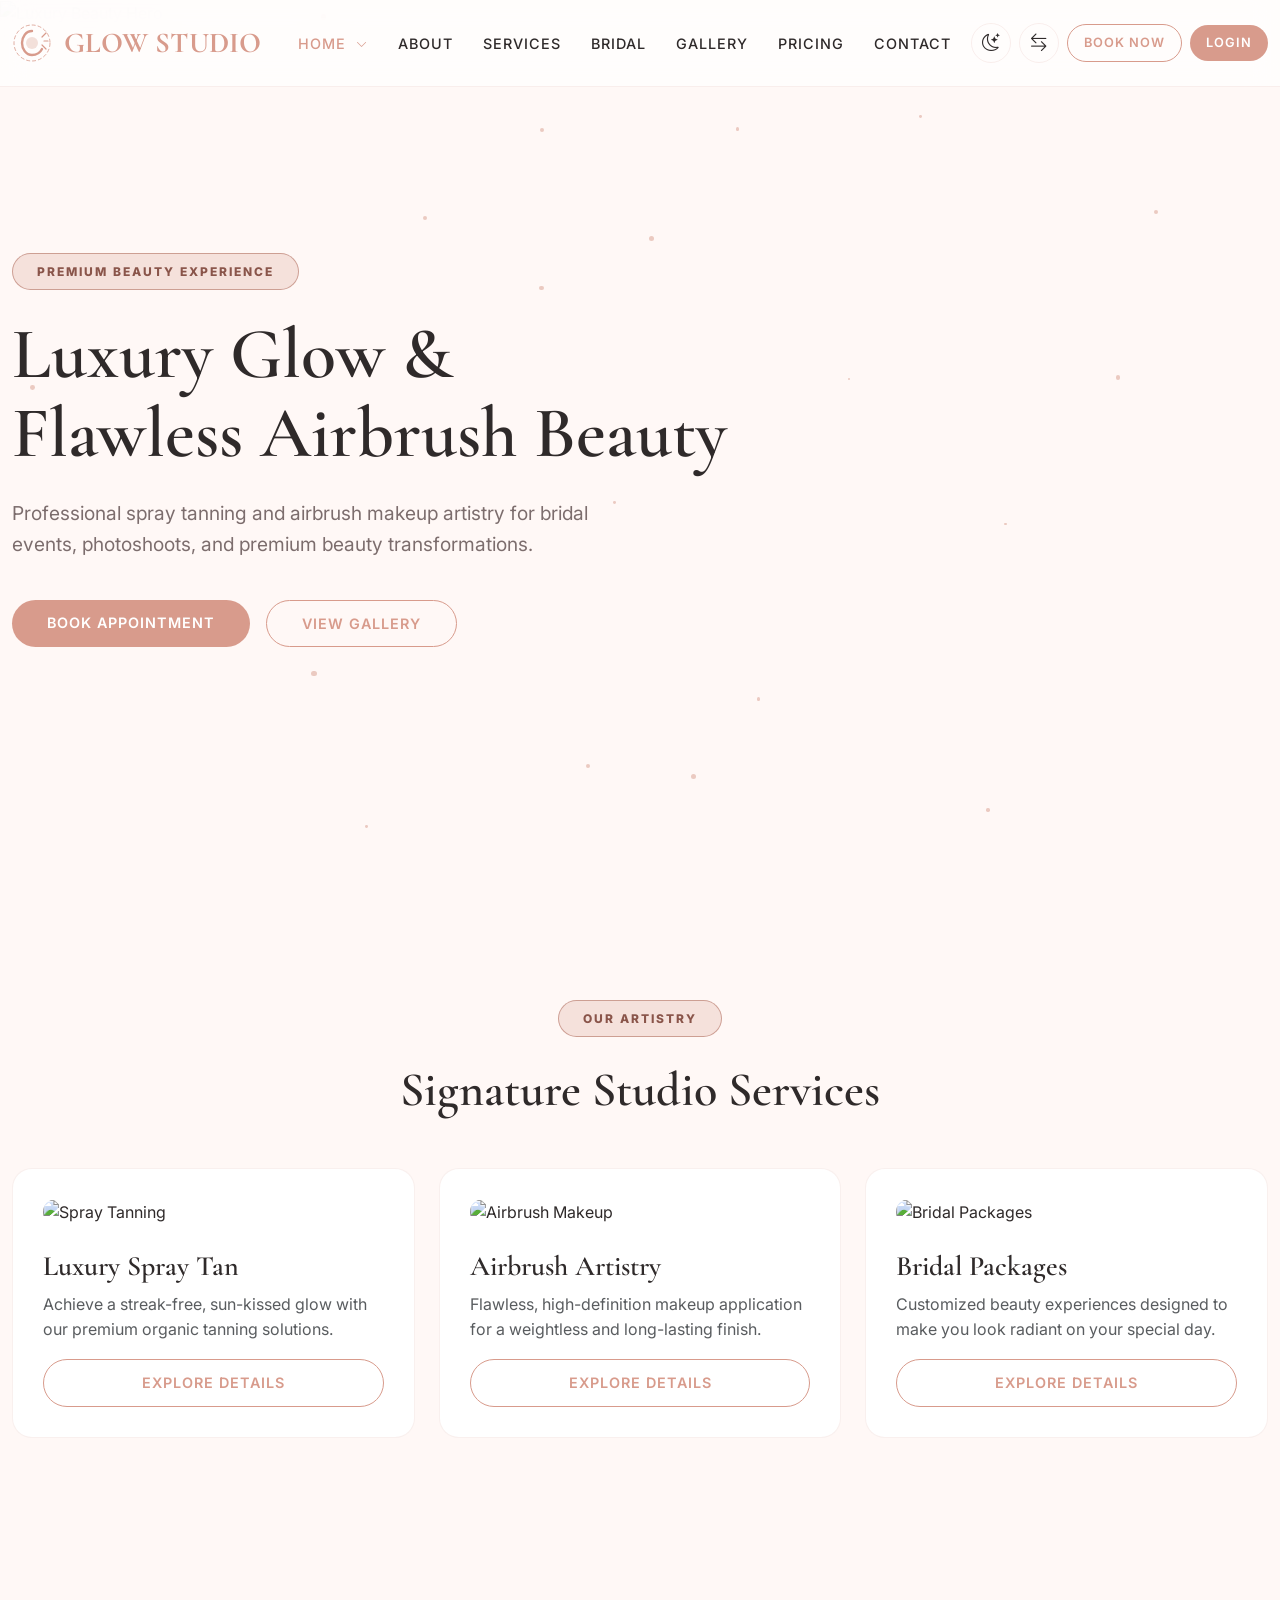
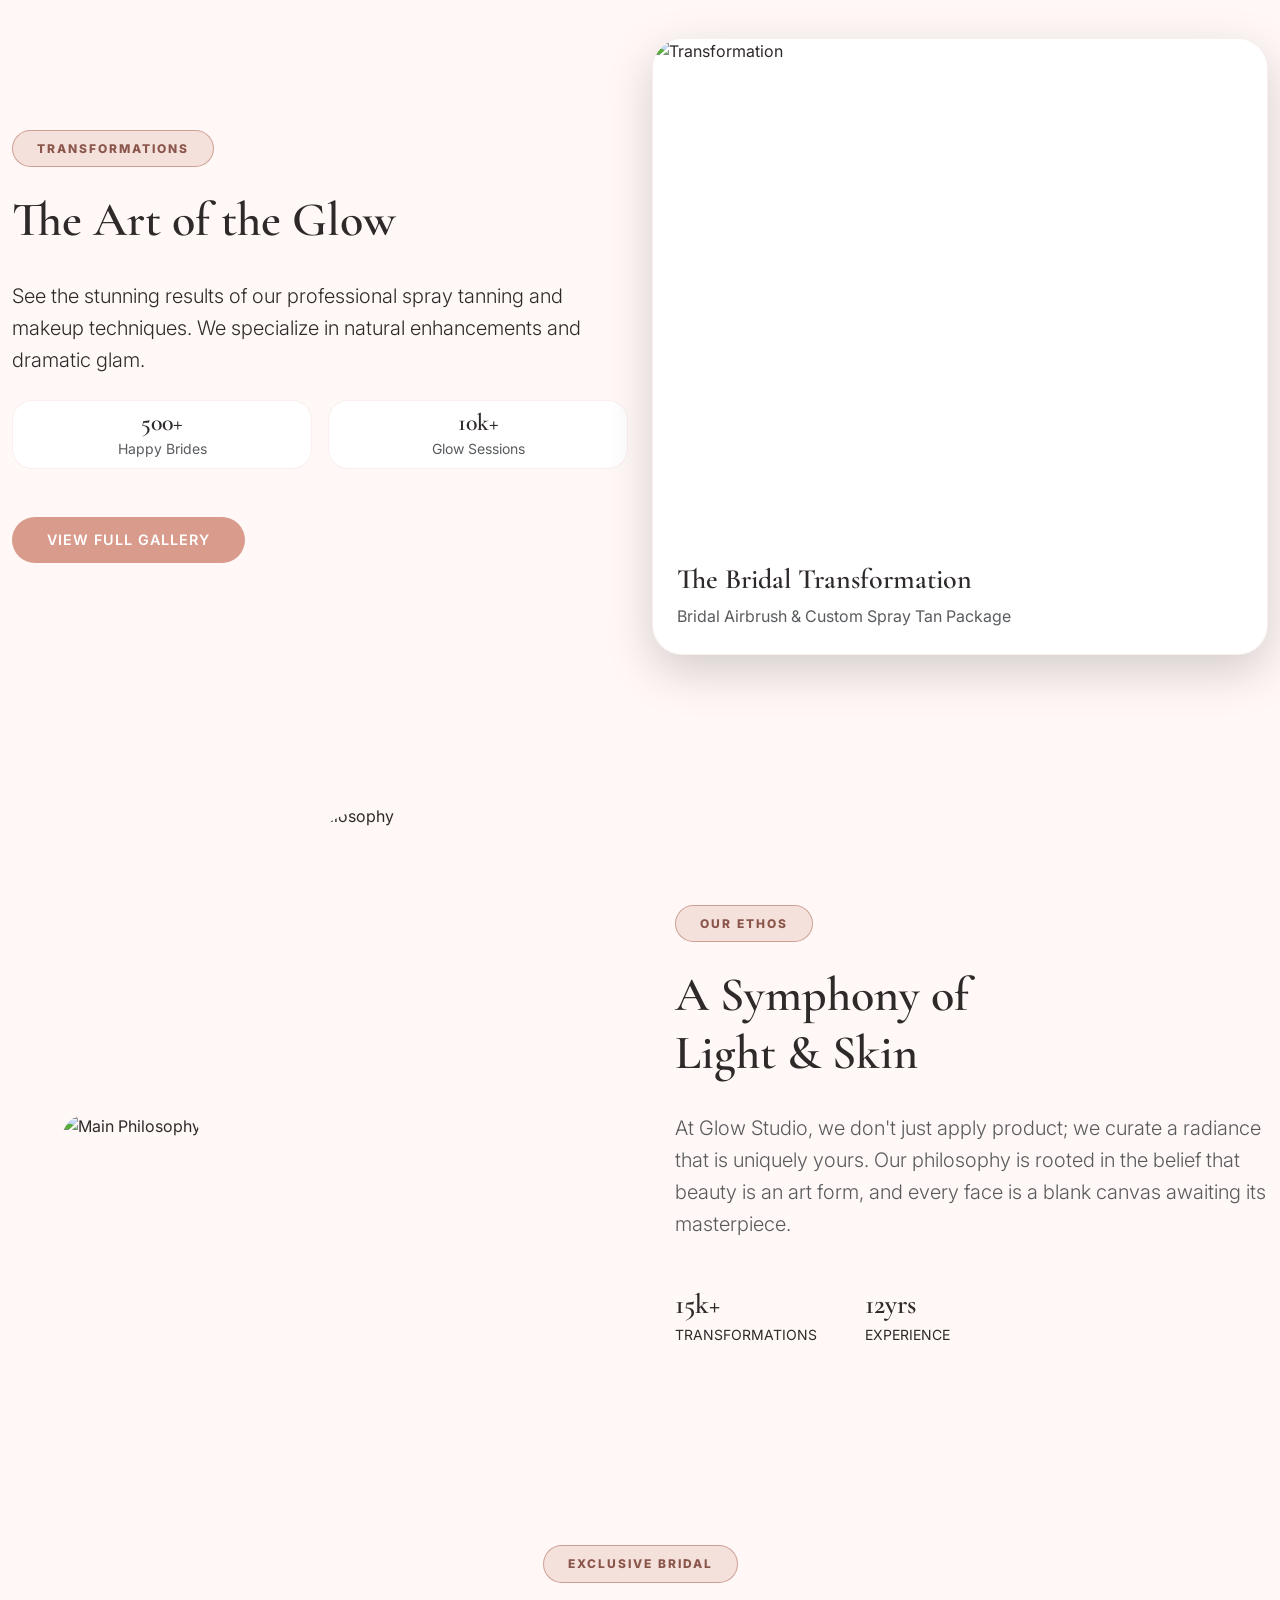
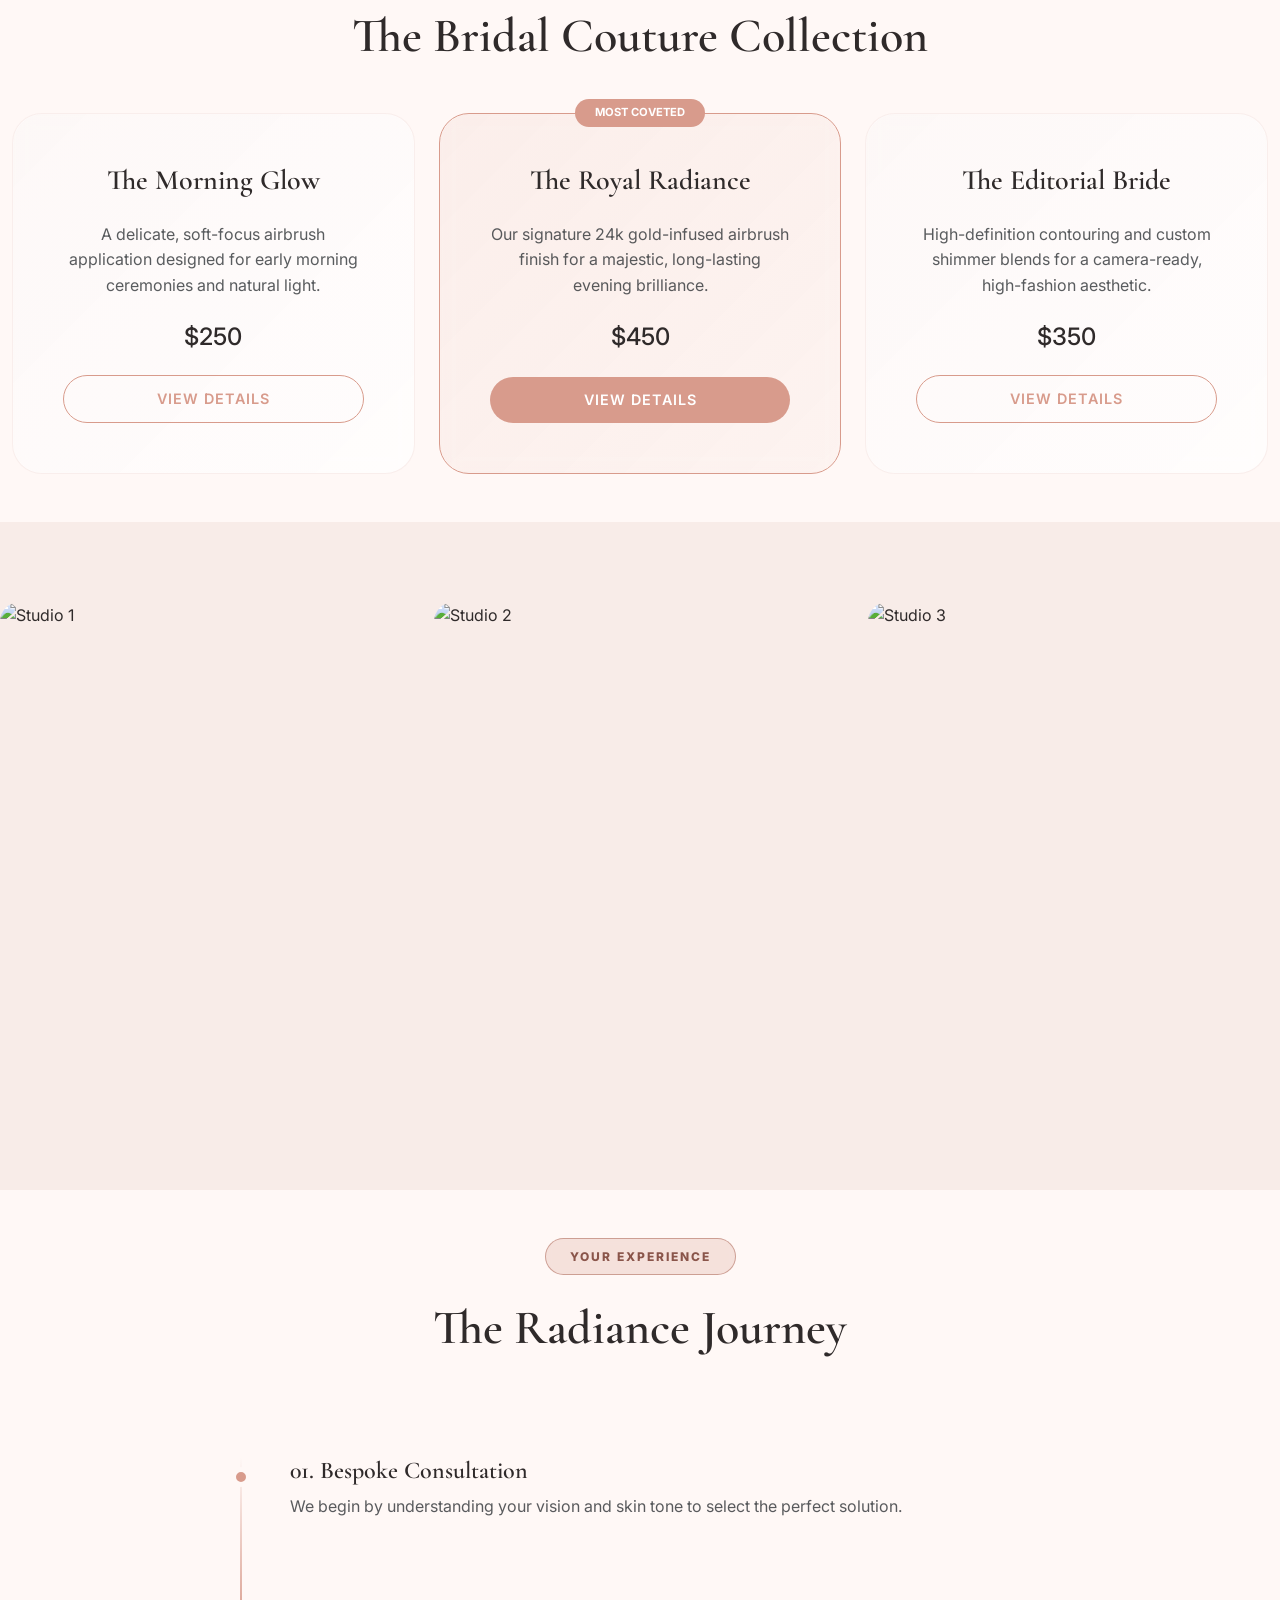
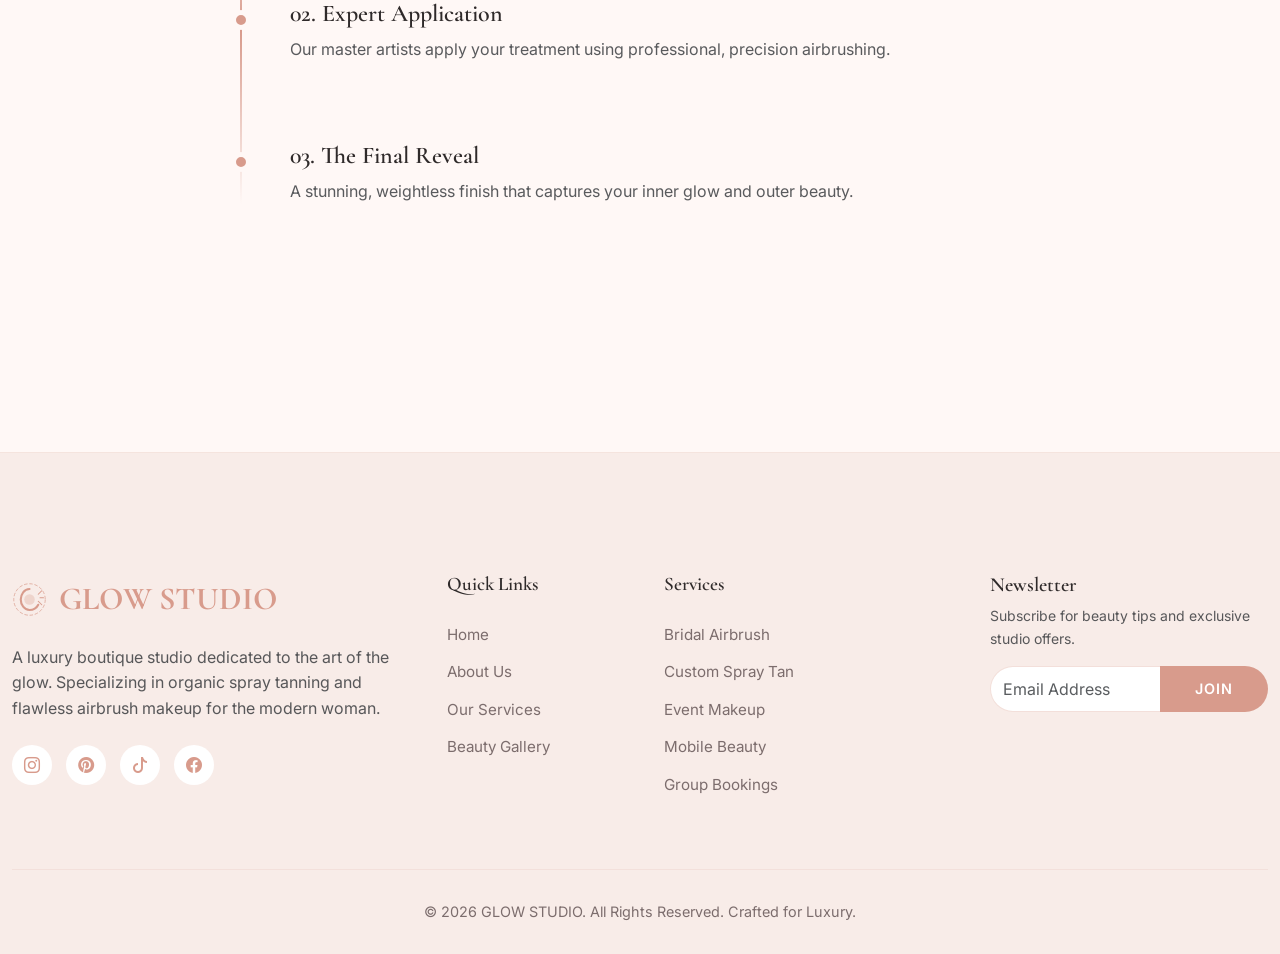
==== commit 05db6a3e: "5th commit" ====
--- a/index.html
+++ b/index.html
@@ -200,7 +200,7 @@
                         <h3 class="mb-4 font-italic">The Morning Glow</h3>
                         <p class="text-muted mb-4">A delicate, soft-focus airbrush application designed for early morning ceremonies and natural light.</p>
                         <div class="price h4 text-rose-gold mb-4">$250</div>
-                        <a href="bridal-packages.html" class="btn btn-outline-luxe w-100">View Details</a>
+                        <a href="bridal-packages.html" class="btn btn-outline-luxe w-100 mt-auto">View Details</a>
                     </div>
                 </div>
                 <div class="col-md-6 col-lg-4 reveal">
@@ -209,7 +209,7 @@
                         <h3 class="mb-4 font-italic">The Royal Radiance</h3>
                         <p class="text-muted mb-4">Our signature 24k gold-infused airbrush finish for a majestic, long-lasting evening brilliance.</p>
                         <div class="price h4 text-rose-gold mb-4">$450</div>
-                        <a href="bridal-packages.html" class="btn btn-luxe w-100">View Details</a>
+                        <a href="bridal-packages.html" class="btn btn-luxe w-100 mt-auto">View Details</a>
                     </div>
                 </div>
                 <div class="col-md-6 col-lg-4 reveal">
@@ -217,7 +217,7 @@
                         <h3 class="mb-4 font-italic">The Editorial Bride</h3>
                         <p class="text-muted mb-4">High-definition contouring and custom shimmer blends for a camera-ready, high-fashion aesthetic.</p>
                         <div class="price h4 text-rose-gold mb-4">$350</div>
-                        <a href="bridal-packages.html" class="btn btn-outline-luxe w-100">View Details</a>
+                        <a href="bridal-packages.html" class="btn btn-outline-luxe w-100 mt-auto">View Details</a>
                     </div>
                 </div>
             </div>
--- a/assets/css/style.css
+++ b/assets/css/style.css
@@ -415,6 +415,7 @@
 .footer-logo {
     font-family: var(--font-heading);
     font-size: 2rem;
+    font-weight: 700;
     color: var(--rose-gold);
     margin-bottom: 20px;
     display: flex;
@@ -432,6 +433,12 @@
     font-size: 1.2rem;
     margin-bottom: 25px;
     color: var(--text-color);
+}
+
+.footer-links ul {
+    margin: 0;
+    padding-left: 0;
+    list-style: none;
 }
 
 .footer-links ul li {
@@ -560,6 +567,8 @@
     transition: var(--transition-base);
     position: relative;
     z-index: 1;
+    display: flex;
+    flex-direction: column;
 }
 
 .couture-card::before {
@@ -825,6 +834,17 @@
     height: 300px;
     object-fit: cover;
     border-radius: 10px;
+}
+
+@media (min-width: 992px) {
+    .prestige-membership .prestige-column,
+    .prestige-membership .prestige-feature-list li {
+        text-align: center;
+    }
+    .prestige-membership .prestige-column h4,
+    .prestige-membership .prestige-column .h2 {
+        text-align: center;
+    }
 }
 
 @media (max-width: 991px) {
@@ -1408,6 +1428,12 @@
 
 .essentials-grid:hover {
     transform: rotateX(0) rotateY(0);
+}
+
+@media (min-width: 577px) and (max-width: 1024px) {
+    .essentials-grid {
+        grid-template-columns: repeat(2, 1fr);
+    }
 }
 
 .essential-card {
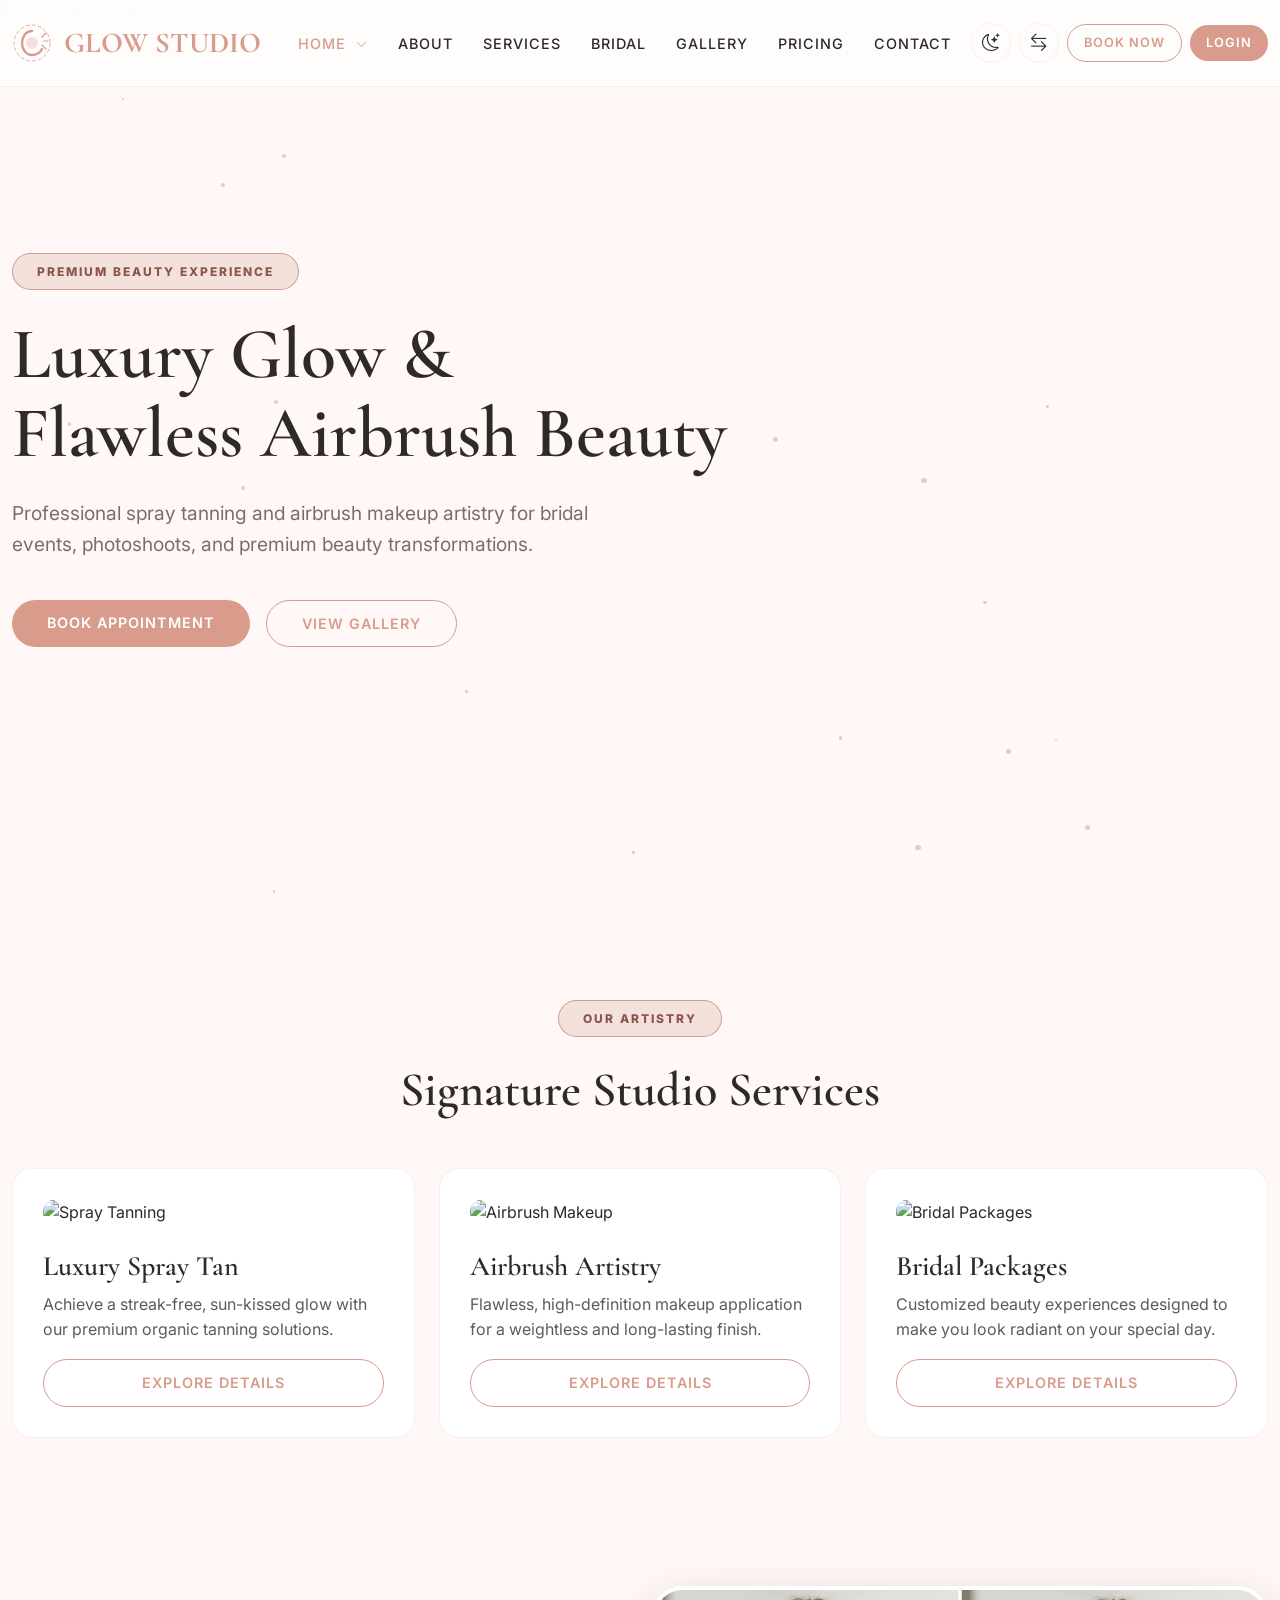
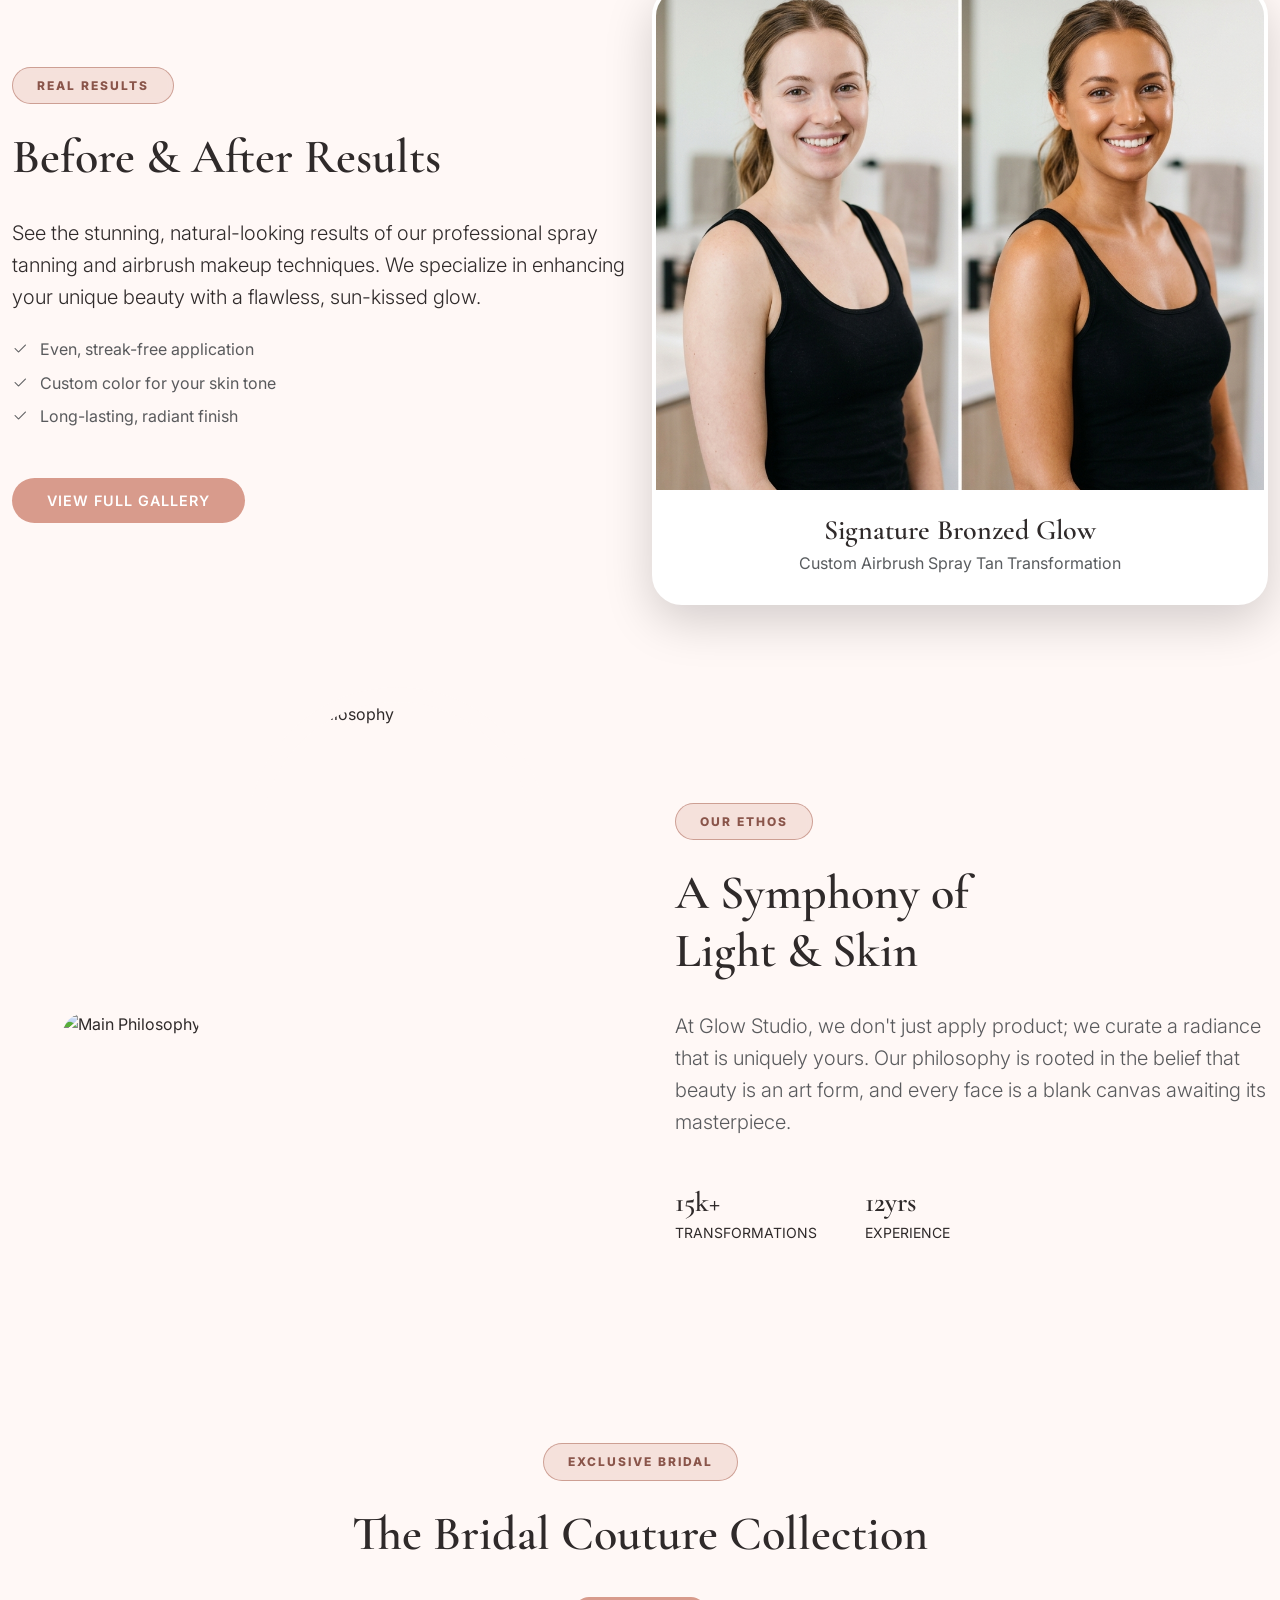
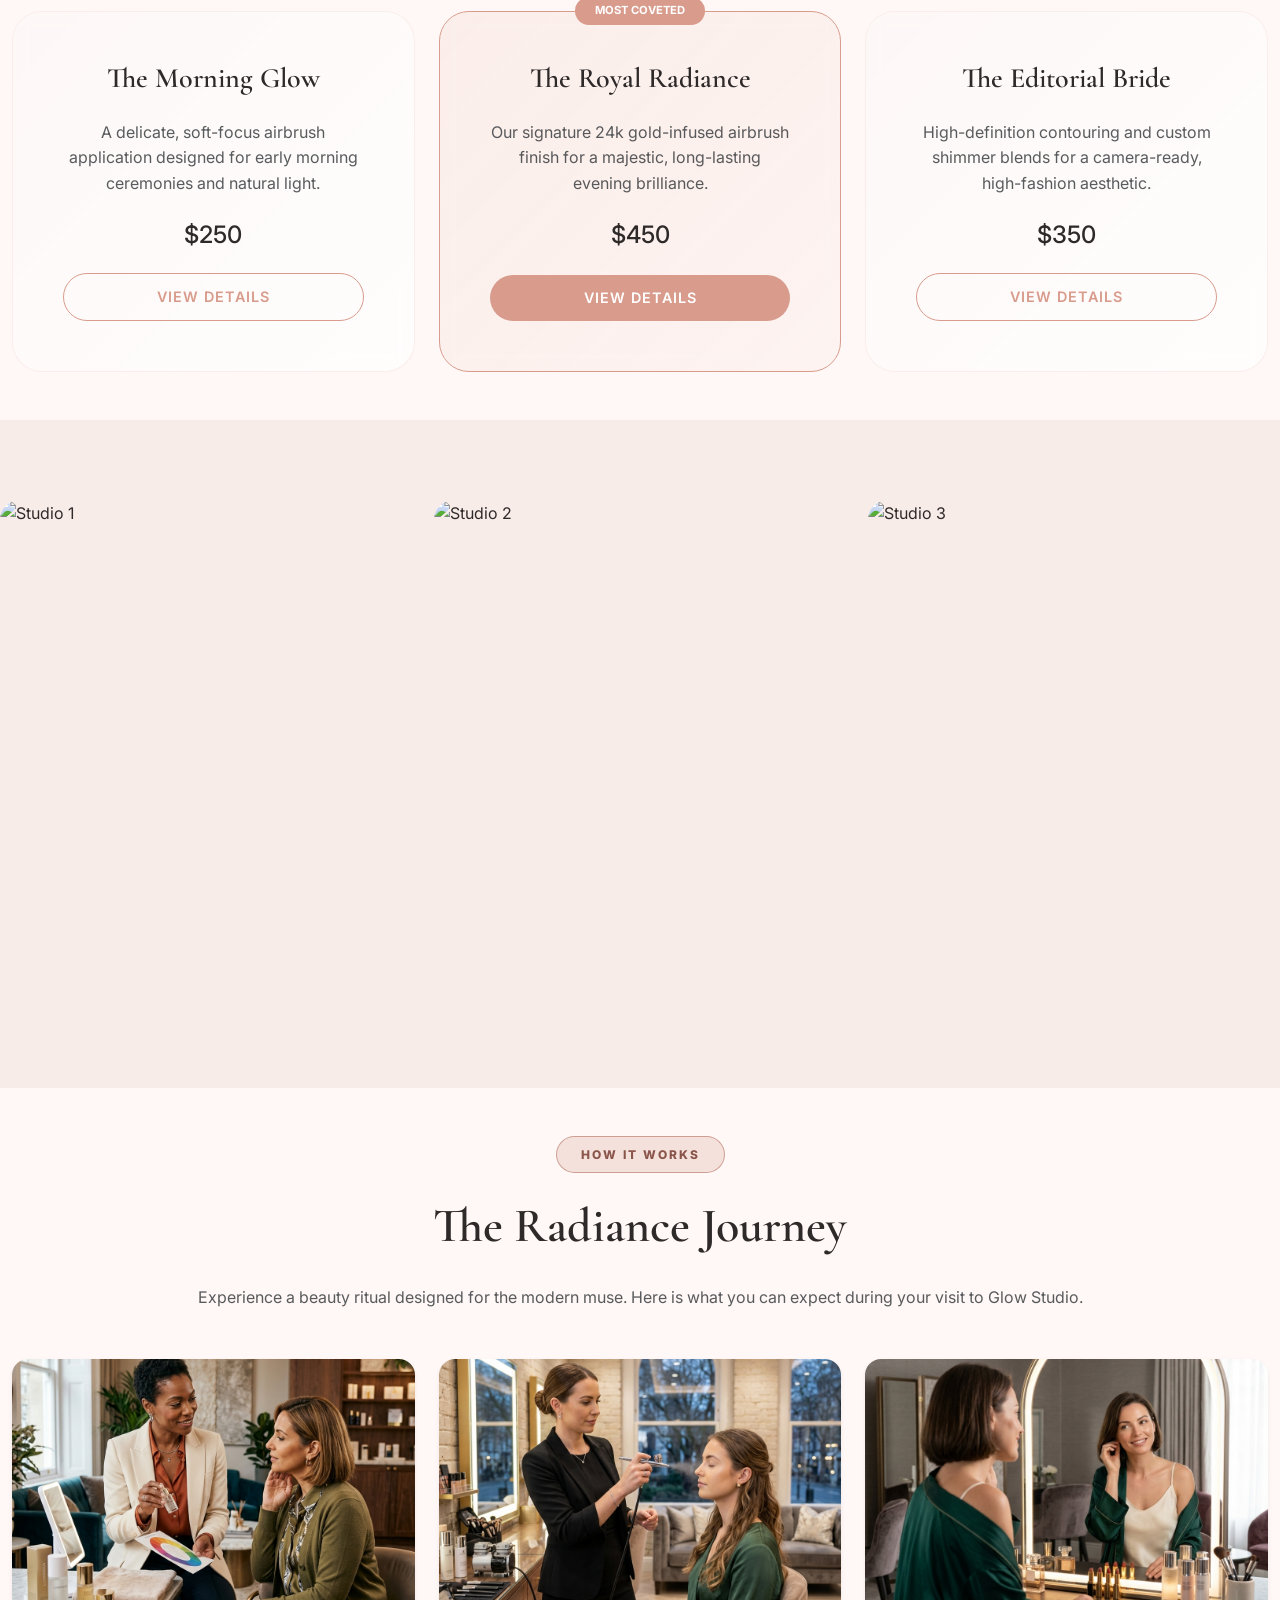
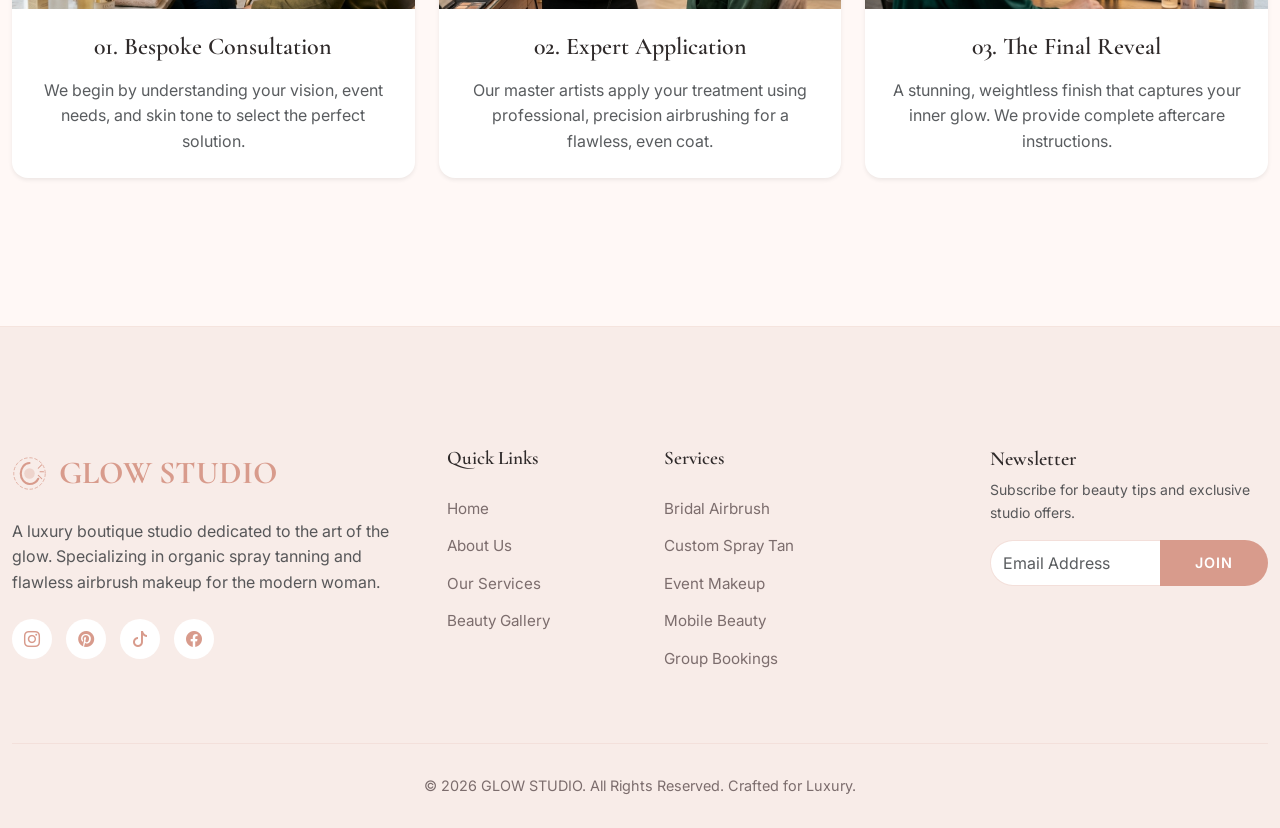
==== commit 8442dd30: "6th commit" ====
--- a/index.html
+++ b/index.html
@@ -121,39 +121,31 @@
     </section>
 
     <!-- Section 2: Before/After Transformation Gallery -->
-    <section class="transformation-gallery bg-light-soft">
+    <section class="transformation-gallery py-5 bg-light-soft">
         <div class="container">
             <div class="row align-items-center">
-                <div class="col-lg-6">
-                    <span class="section-tag">Transformations</span>
-                    <h2 class="section-title">The Art of the Glow</h2>
-                    <p class="lead mb-4">See the stunning results of our professional spray tanning and makeup techniques. We specialize in natural enhancements and dramatic glam.</p>
-                    <div class="row g-3">
-                        <div class="col-6">
-                            <div class="luxe-card p-2 text-center">
-                                <h4 class="mb-0">500+</h4>
-                                <small class="text-muted">Happy Brides</small>
+                <div class="col-lg-6 reveal">
+                    <span class="section-tag">Real Results</span>
+                    <h2 class="section-title">Before & After Results</h2>
+                    <p class="lead mb-4">See the stunning, natural-looking results of our professional spray tanning and airbrush makeup techniques. We specialize in enhancing your unique beauty with a flawless, sun-kissed glow.</p>
+                    <div class="d-flex justify-content-center justify-content-lg-start">
+                        <ul class="list-unstyled mb-4 text-muted text-start d-inline-block">
+                            <li class="mb-2"><i class="bi bi-check2 text-rose-gold me-2"></i> Even, streak-free application</li>
+                            <li class="mb-2"><i class="bi bi-check2 text-rose-gold me-2"></i> Custom color for your skin tone</li>
+                            <li class="mb-2"><i class="bi bi-check2 text-rose-gold me-2"></i> Long-lasting, radiant finish</li>
+                        </ul>
+                    </div>
+                    <a href="gallery.html" class="btn btn-luxe mt-3">View Full Gallery</a>
+                </div>
+                <div class="col-lg-6 mt-5 mt-lg-0 reveal">
+                    <div class="position-relative">
+                        <div class="luxe-card p-0 overflow-hidden shadow-lg" style="border-radius: 30px; border: 4px solid var(--card-bg);">
+                            <img src="assets/images/before_after_glow_1779533583584.png" alt="Before and After Spray Tan Results" class="img-fluid w-100 transformation-main-img">
+                            <div class="p-4 text-center" style="background-color: var(--card-bg);">
+                                <h3 class="mb-1">Signature Bronzed Glow</h3>
+                                <p class="text-muted mb-0">Custom Airbrush Spray Tan Transformation</p>
                             </div>
                         </div>
-                        <div class="col-6">
-                            <div class="luxe-card p-2 text-center">
-                                <h4 class="mb-0">10k+</h4>
-                                <small class="text-muted">Glow Sessions</small>
-                            </div>
-                        </div>
-                    </div>
-                    <a href="gallery.html" class="btn btn-luxe mt-5">View Full Gallery</a>
-                </div>
-                <div class="col-lg-6 mt-5 mt-lg-0">
-                    <div class="position-relative">
-                        <div class="luxe-card p-0 overflow-hidden shadow-lg" style="border-radius: 30px;">
-                            <img src="https://images.unsplash.com/photo-1512496015851-a90fb38ba796?q=80&w=1000&auto=format&fit=crop" alt="Transformation" class="img-fluid w-100 transformation-main-img">
-                            <div class="p-4">
-                                <h3>The Bridal Transformation</h3>
-                                <p class="text-muted mb-0">Bridal Airbrush & Custom Spray Tan Package</p>
-                            </div>
-                        </div>
-                        
                     </div>
                 </div>
             </div>
@@ -263,25 +255,41 @@
         </div>
     </section>
 
-    <!-- NEW SECTION 4: Radiance Journey -->
+    <!-- NEW SECTION 4: Radiance Journey (How It Works) -->
     <section class="radiance-journey py-5">
         <div class="container">
             <div class="text-center mb-5 reveal">
-                <span class="section-tag">Your Experience</span>
+                <span class="section-tag">How It Works</span>
                 <h2 class="section-title">The Radiance Journey</h2>
-            </div>
-            <div class="journey-timeline">
-                <div class="journey-step reveal">
-                    <h4 class="text-rose-gold">01. Bespoke Consultation</h4>
-                    <p class="text-muted">We begin by understanding your vision and skin tone to select the perfect solution.</p>
-                </div>
-                <div class="journey-step reveal">
-                    <h4 class="text-rose-gold">02. Expert Application</h4>
-                    <p class="text-muted">Our master artists apply your treatment using professional, precision airbrushing.</p>
-                </div>
-                <div class="journey-step reveal">
-                    <h4 class="text-rose-gold">03. The Final Reveal</h4>
-                    <p class="text-muted">A stunning, weightless finish that captures your inner glow and outer beauty.</p>
+                <p class="text-muted max-w-700 mx-auto">Experience a beauty ritual designed for the modern muse. Here is what you can expect during your visit to Glow Studio.</p>
+            </div>
+            <div class="row g-4 justify-content-center">
+                <div class="col-lg-4 col-md-6 reveal">
+                    <div class="luxe-card p-0 h-100 border-0 shadow-sm rounded-4 overflow-hidden text-center">
+                        <img src="assets/images/step_1_consultation_1779534375607.png?v=1" alt="Bespoke Consultation" class="img-fluid w-100" style="height: 250px; object-fit: cover;">
+                        <div class="p-4">
+                            <h4 class="text-rose-gold mb-3">01. Bespoke Consultation</h4>
+                            <p class="text-muted mb-0">We begin by understanding your vision, event needs, and skin tone to select the perfect solution.</p>
+                        </div>
+                    </div>
+                </div>
+                <div class="col-lg-4 col-md-6 reveal">
+                    <div class="luxe-card p-0 h-100 border-0 shadow-sm rounded-4 overflow-hidden text-center">
+                        <img src="assets/images/step_2_application_1779534391553.png?v=1" alt="Expert Application" class="img-fluid w-100" style="height: 250px; object-fit: cover;">
+                        <div class="p-4">
+                            <h4 class="text-rose-gold mb-3">02. Expert Application</h4>
+                            <p class="text-muted mb-0">Our master artists apply your treatment using professional, precision airbrushing for a flawless, even coat.</p>
+                        </div>
+                    </div>
+                </div>
+                <div class="col-lg-4 col-md-6 reveal">
+                    <div class="luxe-card p-0 h-100 border-0 shadow-sm rounded-4 overflow-hidden text-center">
+                        <img src="assets/images/step_3_reveal_1779534407367.png?v=1" alt="The Final Reveal" class="img-fluid w-100" style="height: 250px; object-fit: cover;">
+                        <div class="p-4">
+                            <h4 class="text-rose-gold mb-3">03. The Final Reveal</h4>
+                            <p class="text-muted mb-0">A stunning, weightless finish that captures your inner glow. We provide complete aftercare instructions.</p>
+                        </div>
+                    </div>
                 </div>
             </div>
         </div>
--- a/assets/css/style.css
+++ b/assets/css/style.css
@@ -1010,6 +1010,7 @@
     display: flex;
     flex-direction: column;
     justify-content: center;
+    align-items: flex-start;
 }
 
 .item-img-1 {
--- a/assets/css/dark-mode.css
+++ b/assets/css/dark-mode.css
@@ -101,10 +101,6 @@
     color: var(--rose-gold);
 }
 
-[data-theme="dark"] .btn-outline-luxe:hover {
-    color: var(--primary-bg) !important;
-}
-
 /* Fix Dropdowns */
 [data-theme="dark"] .dropdown-menu {
     background: var(--secondary-bg);
@@ -115,6 +111,10 @@
     color: var(--text-color);
 }
 
+[data-theme="dark"] .text-rose-gold {
+    color: var(--rose-gold) !important;
+}
+
 [data-theme="dark"] .dropdown-item:hover {
     background: rgba(216, 155, 140, 0.1);
     color: var(--rose-gold);
